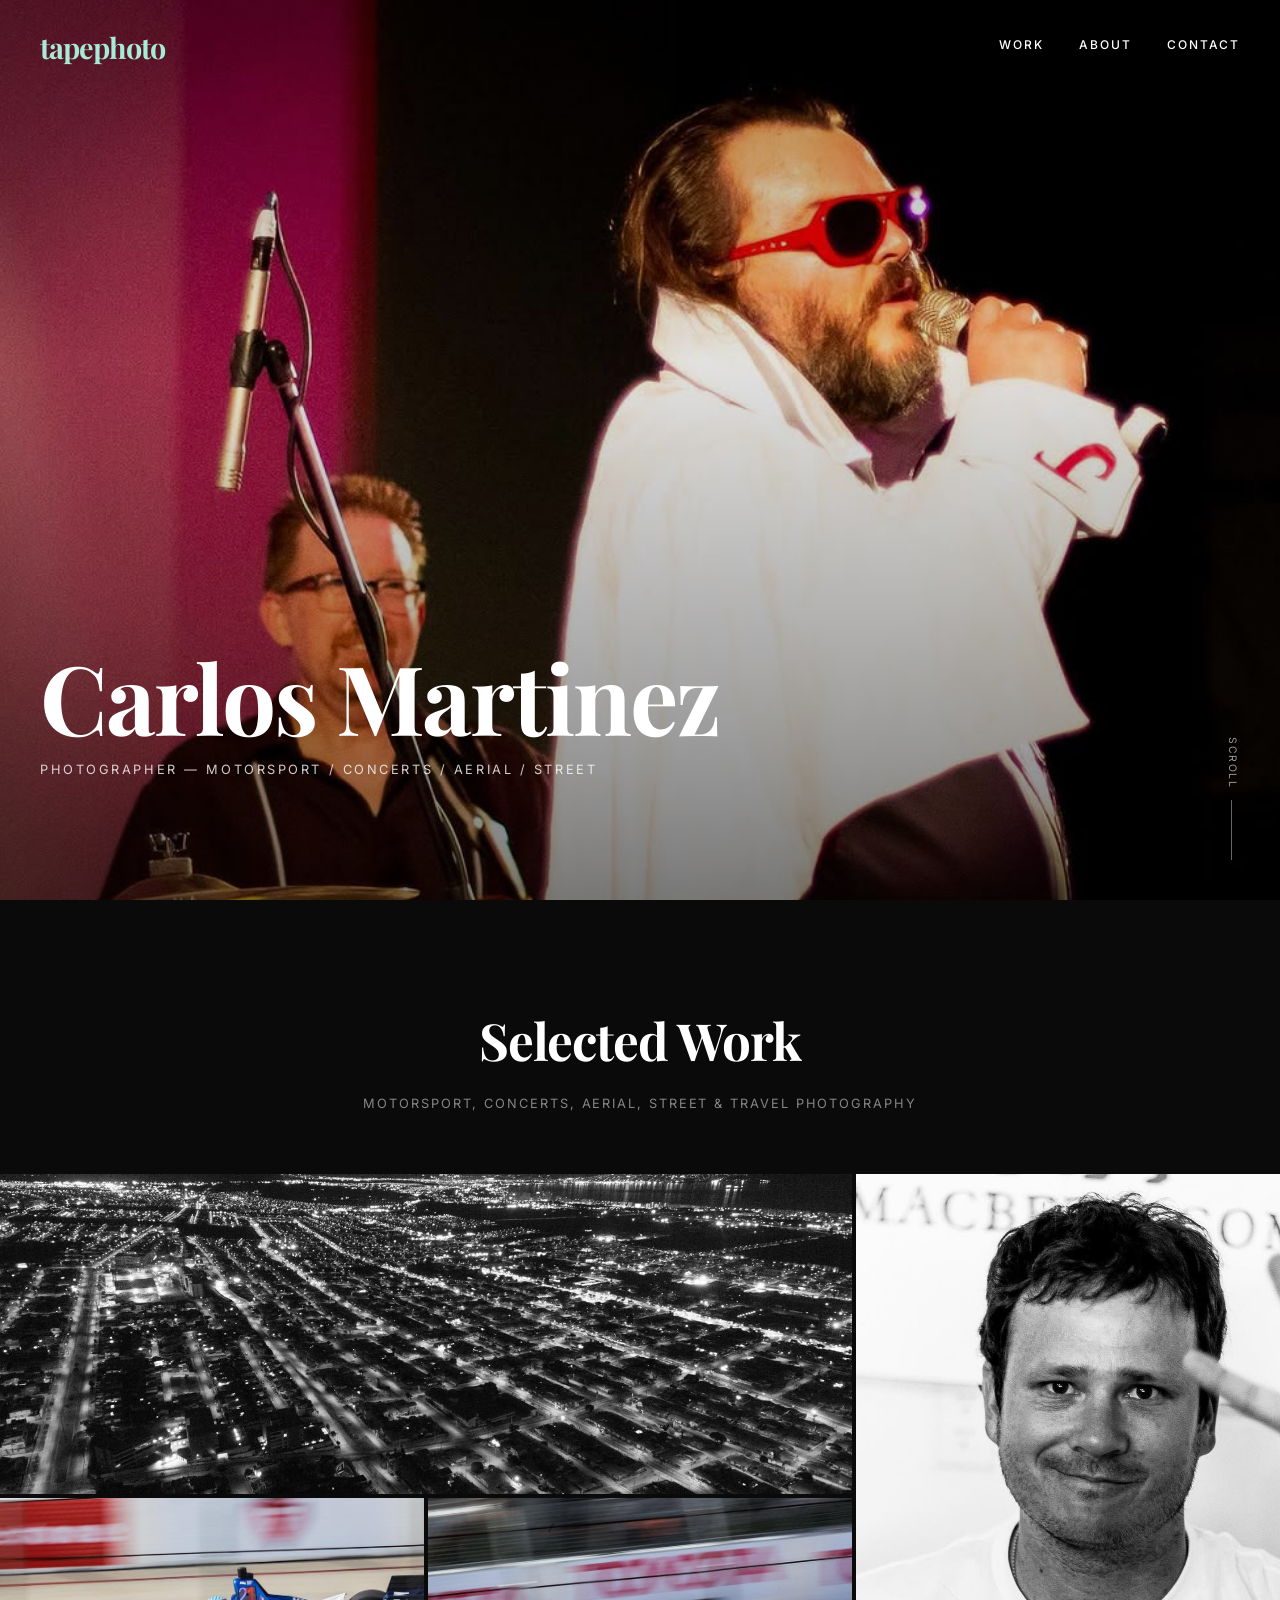
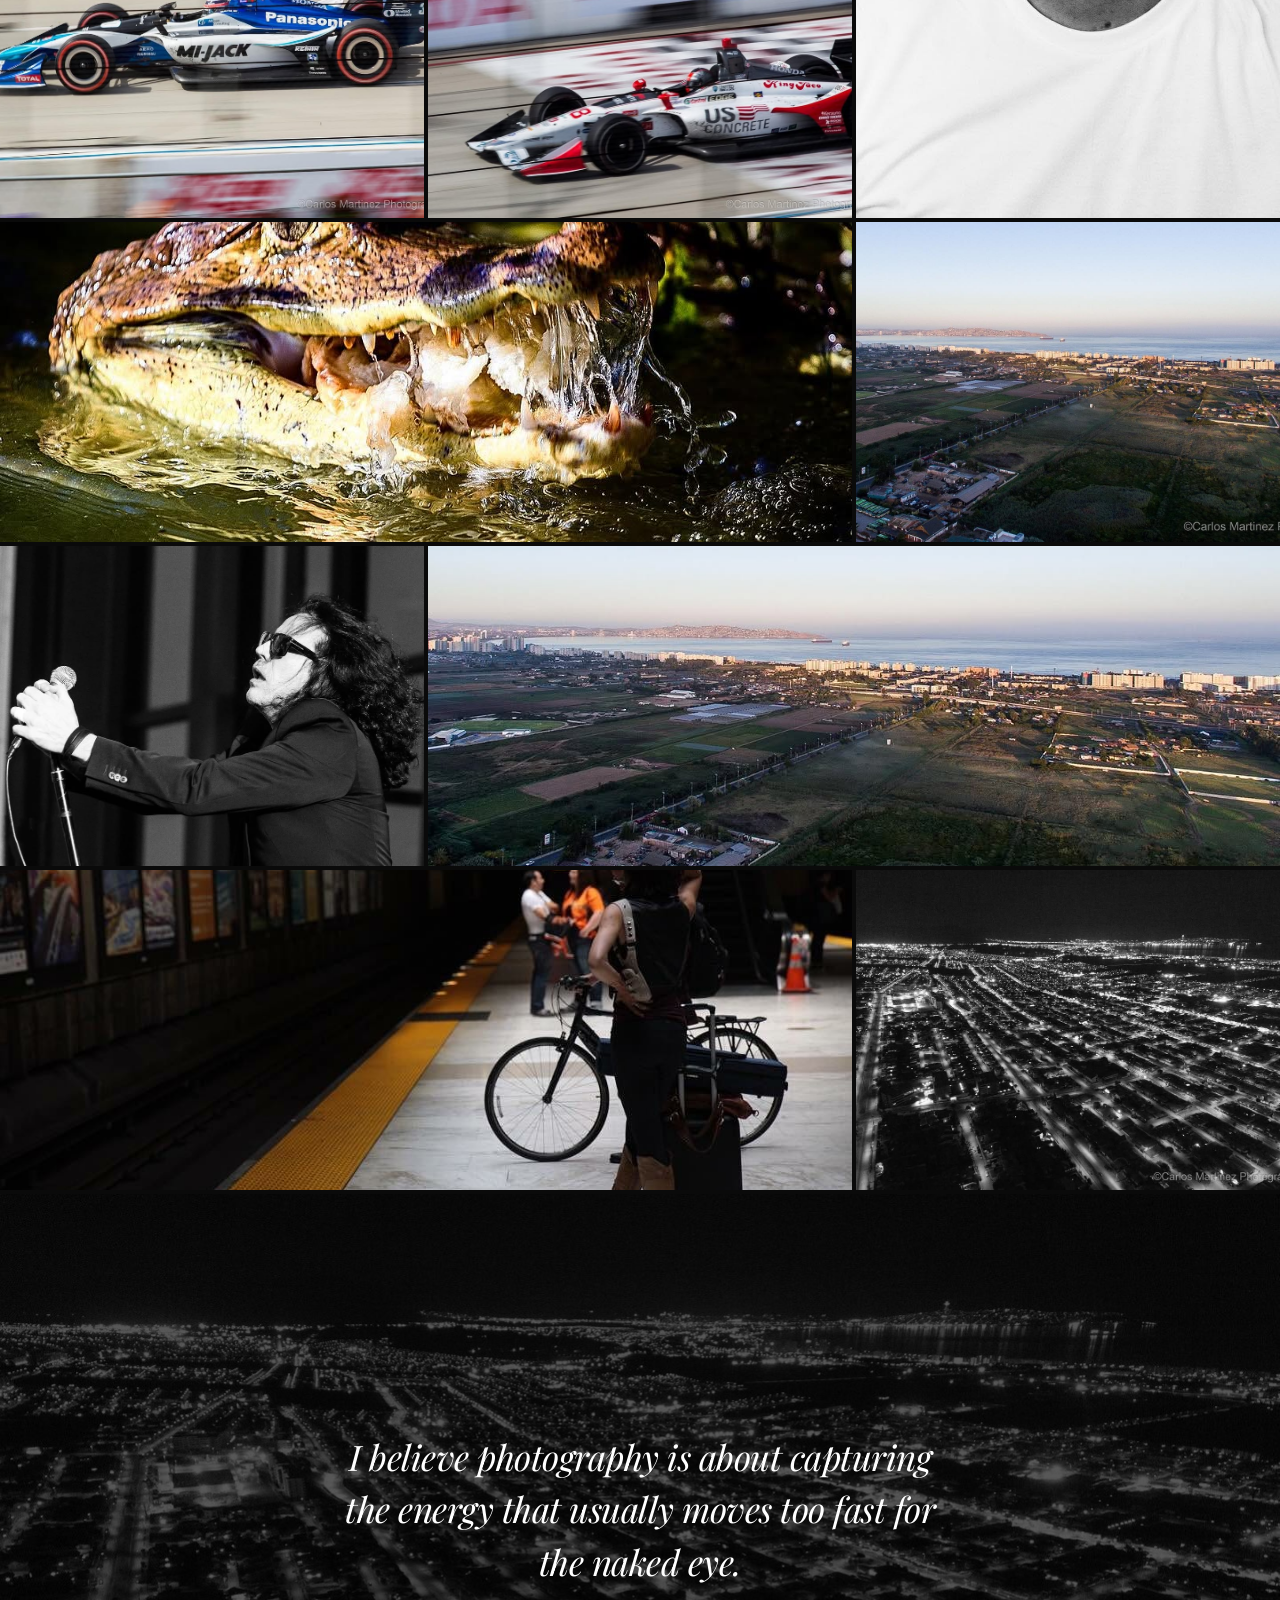
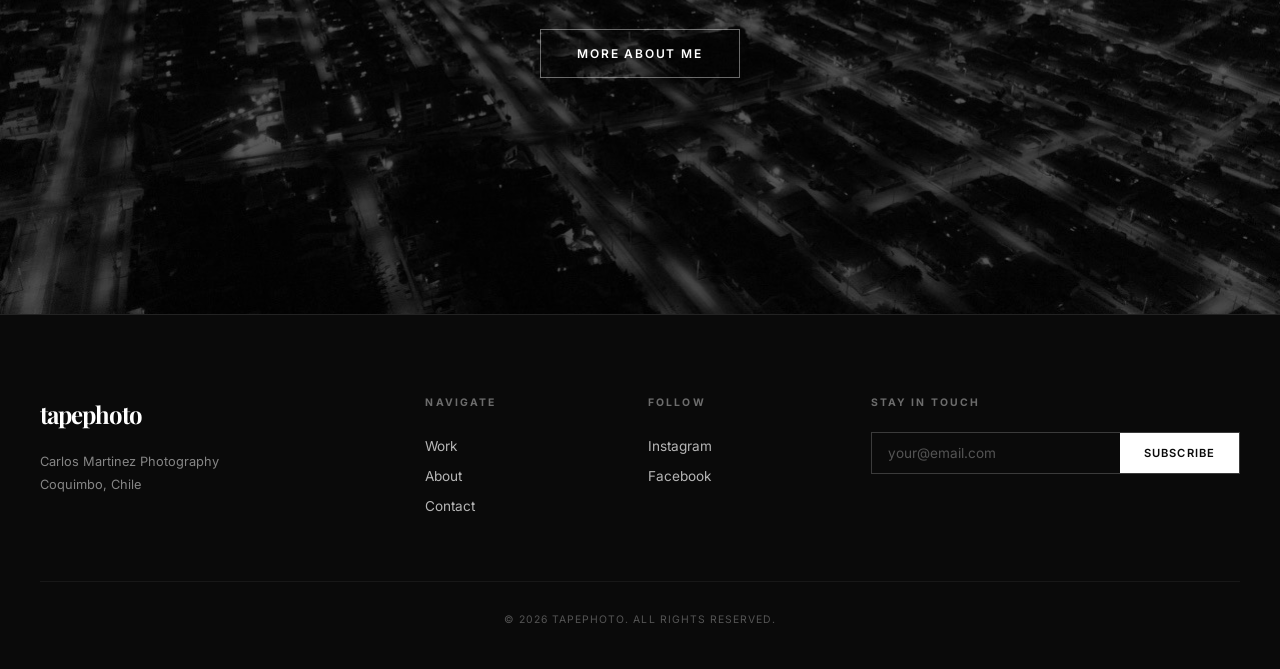
==== index.html @ 530fdef6 "Initial commit - TapePhoto photography portfolio Full-canvas, immersive photography portfolio for Ca" ====
<!DOCTYPE html>
<html lang="en">
<head>
    <meta charset="UTF-8">
    <meta name="viewport" content="width=device-width, initial-scale=1.0">
    <title>TapePhoto | Carlos Martinez Photography</title>
    <meta name="description" content="Official portfolio of Carlos Martinez. Capturing motorsport, aerial drone views, street photography, and travel stories with a cinematic editorial style.">
    <link rel="preconnect" href="https://fonts.googleapis.com">
    <link rel="preconnect" href="https://fonts.gstatic.com" crossorigin>
    <link href="https://fonts.googleapis.com/css2?family=Inter:wght@300;400;500;600;700&family=Playfair+Display:ital,wght@0,400;0,700;1,400;1,700&display=swap" rel="stylesheet">
    <link rel="stylesheet" href="style.css">
</head>
<body>

    <!-- Full-screen hero -->
    <section class="hero" id="home">
        <img src="images/jackblack_lebowski.jpg" alt="Jack Black at Lebowski Fest, Los Angeles" class="hero-img">
        <div class="hero-overlay"></div>
        <header class="header">
            <a href="index.html" class="logo">tapephoto</a>
            <button class="menu-toggle" aria-label="Toggle menu">
                <span></span><span></span>
            </button>
            <nav class="nav">
                <a href="#work">Work</a>
                <a href="about.html">About</a>
                <a href="contact.html">Contact</a>
            </nav>
        </header>
        <div class="hero-content">
            <h1>Carlos Martinez</h1>
            <p class="hero-subtitle">Photographer &mdash; Motorsport / Concerts / Aerial / Street</p>
        </div>
        <div class="scroll-indicator">
            <span>Scroll</span>
            <div class="scroll-line"></div>
        </div>
    </section>

    <!-- Full-bleed photo grid -->
    <section id="work" class="work-section">
        <div class="section-header">
            <h2>Selected Work</h2>
            <p>Motorsport, concerts, aerial, street &amp; travel photography</p>
        </div>

        <div class="photo-grid">
            <!-- Row 1: wide coastal + tall Tom DeLonge -->
            <div class="photo-item photo-wide">
                <img src="images/coastal_aerial.jpg" alt="Coastal Aerial Drone Photography" loading="lazy">
                <div class="photo-overlay">
                    <span class="photo-category">Aerial</span>
                    <h3>Coastal Views</h3>
                </div>
            </div>

            <div class="photo-item photo-tall">
                <img src="images/tomdelonge_macbeth.jpg" alt="Tom DeLonge at MacBeth Garage Party, Encinitas" loading="lazy">
                <div class="photo-overlay">
                    <span class="photo-category">Concert</span>
                    <h3>Tom DeLonge</h3>
                </div>
            </div>

            <!-- Row 2: motorsport pair (bright outdoor shots) -->
            <div class="photo-item">
                <img src="images/takuma_sato_indy.jpg" alt="Takuma Sato - IndyCar Racing" loading="lazy">
                <div class="photo-overlay">
                    <span class="photo-category">Motorsport</span>
                    <h3>Takuma Sato</h3>
                </div>
            </div>

            <div class="photo-item">
                <img src="images/marco_andretti_indy.jpg" alt="Marco Andretti - Long Beach Grand Prix" loading="lazy">
                <div class="photo-overlay">
                    <span class="photo-category">Motorsport</span>
                    <h3>Marco Andretti</h3>
                </div>
            </div>

            <!-- Row 3: wide crocodile (bright green) + sunset (warm) -->
            <div class="photo-item photo-wide">
                <img src="images/crocodile_sanandres.jpg" alt="Crocodile at Laguna Big Pond, San Andres Colombia" loading="lazy">
                <div class="photo-overlay">
                    <span class="photo-category">Travel</span>
                    <h3>San Andr&eacute;s, Colombia</h3>
                </div>
            </div>

            <div class="photo-item">
                <img src="images/sunset_workspace.jpg" alt="Golden Hour Photography" loading="lazy">
                <div class="photo-overlay">
                    <span class="photo-category">Lifestyle</span>
                    <h3>Golden Hour</h3>
                </div>
            </div>

            <!-- Row 4: Ian Astbury + wide Coquimbo drone (city lights) -->
            <div class="photo-item">
                <img src="images/ian_astbury.jpg" alt="Ian Astbury - The Cult" loading="lazy">
                <div class="photo-overlay">
                    <span class="photo-category">Concert</span>
                    <h3>Ian Astbury</h3>
                </div>
            </div>

            <div class="photo-item photo-wide">
                <img src="images/coquimbo_drone.jpg" alt="Greater Coquimbo Aerial View - DJI Phantom 4" loading="lazy">
                <div class="photo-overlay">
                    <span class="photo-category">Aerial</span>
                    <h3>Greater Coquimbo</h3>
                </div>
            </div>

            <!-- Row 5: wide street station + Coquimbo night -->
            <div class="photo-item photo-wide">
                <img src="images/street_station.jpg" alt="Glen Park Station, San Francisco" loading="lazy">
                <div class="photo-overlay">
                    <span class="photo-category">Street</span>
                    <h3>Glen Park Station</h3>
                </div>
            </div>

            <div class="photo-item">
                <img src="images/coquimbo_quarantine.jpg" alt="Coquimbo at Night" loading="lazy">
                <div class="photo-overlay">
                    <span class="photo-category">Street</span>
                    <h3>Coquimbo Nights</h3>
                </div>
            </div>
        </div>
    </section>

    <!-- Full-width statement -->
    <section class="statement-section">
        <img src="images/coastal_aerial.jpg" alt="Aerial Photography" class="statement-bg">
        <div class="statement-overlay"></div>
        <div class="statement-content">
            <blockquote>
                I believe photography is about capturing the energy that usually moves too fast for the naked eye.
            </blockquote>
            <a href="about.html" class="btn-outline">More About Me</a>
        </div>
    </section>

    <!-- Footer -->
    <footer class="footer">
        <div class="footer-inner">
            <div class="footer-brand">
                <a href="index.html" class="logo">tapephoto</a>
                <p>Carlos Martinez Photography<br>Coquimbo, Chile</p>
            </div>
            <div class="footer-links">
                <h4>Navigate</h4>
                <a href="#work">Work</a>
                <a href="about.html">About</a>
                <a href="contact.html">Contact</a>
            </div>
            <div class="footer-social">
                <h4>Follow</h4>
                <a href="https://instagram.com/tapephotocom" target="_blank">Instagram</a>
                <a href="https://facebook.com/tapephoto" target="_blank">Facebook</a>
            </div>
            <div class="footer-newsletter">
                <h4>Stay in Touch</h4>
                <form class="newsletter-form">
                    <input type="email" placeholder="your@email.com" required>
                    <button type="submit">Subscribe</button>
                </form>
            </div>
        </div>
        <div class="footer-bottom">
            <p>&copy; 2026 TapePhoto. All rights reserved.</p>
        </div>
    </footer>

    <!-- Lightbox -->
    <div class="lightbox" id="lightbox">
        <button class="lightbox-close" aria-label="Close">&times;</button>
        <button class="lightbox-prev" aria-label="Previous">&lsaquo;</button>
        <button class="lightbox-next" aria-label="Next">&rsaquo;</button>
        <img src="" alt="" class="lightbox-img">
    </div>

    <script src="main.js"></script>
</body>
</html>
---- style.css ----
/*
   TapePhoto Design System
   Full-canvas, immersive photography portfolio
*/

:root {
    --white: #FFFFFF;
    --black: #0A0A0A;
    --gray-100: #F5F5F5;
    --gray-200: #E5E5E5;
    --gray-400: #999;
    --gray-600: #666;
    --serif: 'Playfair Display', Georgia, serif;
    --sans: 'Inter', -apple-system, sans-serif;
    --ease: cubic-bezier(0.19, 1, 0.22, 1);
}

* { margin: 0; padding: 0; box-sizing: border-box; }

html { scroll-behavior: smooth; }

body {
    background: var(--black);
    color: var(--white);
    font-family: var(--sans);
    line-height: 1.6;
    overflow-x: hidden;
    -webkit-font-smoothing: antialiased;
}

/* ============ HEADER ============ */
.header {
    position: fixed;
    top: 0;
    left: 0;
    right: 0;
    z-index: 100;
    display: flex;
    align-items: center;
    justify-content: space-between;
    padding: 24px 40px;
    mix-blend-mode: difference;
}

.logo {
    font-family: var(--serif);
    font-size: 1.8rem;
    font-weight: 700;
    color: var(--white);
    text-decoration: none;
    letter-spacing: -1px;
    text-transform: lowercase;
}

.nav {
    display: flex;
    gap: 36px;
}

.nav a {
    color: var(--white);
    text-decoration: none;
    font-size: 0.75rem;
    font-weight: 500;
    text-transform: uppercase;
    letter-spacing: 0.15em;
    position: relative;
    padding-bottom: 4px;
}

.nav a::after {
    content: '';
    position: absolute;
    bottom: 0;
    left: 0;
    width: 0;
    height: 1px;
    background: var(--white);
    transition: width 0.4s var(--ease);
}

.nav a:hover::after { width: 100%; }

.menu-toggle {
    display: none;
    flex-direction: column;
    gap: 6px;
    background: none;
    border: none;
    cursor: pointer;
    padding: 4px;
    z-index: 101;
}

.menu-toggle span {
    display: block;
    width: 24px;
    height: 2px;
    background: var(--white);
    transition: 0.3s var(--ease);
}

/* ============ HERO ============ */
.hero {
    position: relative;
    width: 100%;
    height: 100vh;
    overflow: hidden;
}

.hero-img {
    position: absolute;
    inset: 0;
    width: 100%;
    height: 100%;
    object-fit: cover;
    object-position: center;
}

.hero-overlay {
    position: absolute;
    inset: 0;
    background: linear-gradient(
        to bottom,
        rgba(0,0,0,0.3) 0%,
        rgba(0,0,0,0.1) 40%,
        rgba(0,0,0,0.5) 100%
    );
}

.hero-content {
    position: absolute;
    bottom: 120px;
    left: 40px;
    z-index: 2;
}

.hero-content h1 {
    font-family: var(--serif);
    font-size: clamp(3rem, 8vw, 6rem);
    font-weight: 700;
    line-height: 1;
    letter-spacing: -2px;
    margin-bottom: 16px;
}

.hero-subtitle {
    font-size: 0.8rem;
    font-weight: 400;
    text-transform: uppercase;
    letter-spacing: 0.2em;
    opacity: 0.8;
}

.scroll-indicator {
    position: absolute;
    bottom: 40px;
    right: 40px;
    display: flex;
    flex-direction: column;
    align-items: center;
    gap: 12px;
    z-index: 2;
}

.scroll-indicator span {
    font-size: 0.65rem;
    text-transform: uppercase;
    letter-spacing: 0.15em;
    writing-mode: vertical-rl;
    opacity: 0.6;
}

.scroll-line {
    width: 1px;
    height: 60px;
    background: var(--white);
    opacity: 0.4;
    animation: scrollPulse 2s ease-in-out infinite;
}

@keyframes scrollPulse {
    0%, 100% { transform: scaleY(1); opacity: 0.4; }
    50% { transform: scaleY(0.5); opacity: 0.8; }
}

/* ============ WORK SECTION ============ */
.work-section {
    padding: 0;
}

.section-header {
    padding: 100px 40px 60px;
    text-align: center;
}

.section-header h2 {
    font-family: var(--serif);
    font-size: clamp(2rem, 4vw, 3.5rem);
    font-weight: 700;
    letter-spacing: -1px;
    margin-bottom: 12px;
}

.section-header p {
    font-size: 0.8rem;
    text-transform: uppercase;
    letter-spacing: 0.15em;
    opacity: 0.5;
}

/* ============ PHOTO GRID - FULL CANVAS ============ */
.photo-grid {
    display: grid;
    grid-template-columns: repeat(3, 1fr);
    grid-auto-rows: 25vw;
    grid-auto-flow: dense;
    gap: 4px;
    width: 100%;
}

.photo-item {
    position: relative;
    overflow: hidden;
    cursor: pointer;
}

.photo-item.photo-wide {
    grid-column: span 2;
}

.photo-item.photo-tall {
    grid-row: span 2;
}

.photo-item img {
    width: 100%;
    height: 100%;
    object-fit: cover;
    transition: transform 1.2s var(--ease);
    display: block;
}

.photo-item:hover img {
    transform: scale(1.06);
}

.photo-overlay {
    position: absolute;
    inset: 0;
    background: linear-gradient(
        to top,
        rgba(0,0,0,0.7) 0%,
        rgba(0,0,0,0) 50%
    );
    opacity: 0;
    transition: opacity 0.5s var(--ease);
    display: flex;
    flex-direction: column;
    justify-content: flex-end;
    padding: 30px;
}

.photo-item:hover .photo-overlay {
    opacity: 1;
}

.photo-category {
    font-size: 0.65rem;
    text-transform: uppercase;
    letter-spacing: 0.2em;
    opacity: 0.7;
    margin-bottom: 6px;
}

.photo-overlay h3 {
    font-family: var(--serif);
    font-size: 1.5rem;
    font-weight: 700;
    letter-spacing: -0.5px;
}

/* ============ STATEMENT SECTION ============ */
.statement-section {
    position: relative;
    height: 80vh;
    display: flex;
    align-items: center;
    justify-content: center;
    overflow: hidden;
    margin-top: 4px;
}

.statement-bg {
    position: absolute;
    inset: 0;
    width: 100%;
    height: 100%;
    object-fit: cover;
    object-position: center;
}

.statement-overlay {
    position: absolute;
    inset: 0;
    background: rgba(0,0,0,0.65);
}

.statement-content {
    position: relative;
    z-index: 2;
    text-align: center;
    max-width: 700px;
    padding: 40px;
}

.statement-content blockquote {
    font-family: var(--serif);
    font-size: clamp(1.4rem, 3vw, 2.2rem);
    font-style: italic;
    line-height: 1.5;
    margin-bottom: 40px;
    letter-spacing: -0.5px;
}

.btn-outline {
    display: inline-block;
    color: var(--white);
    text-decoration: none;
    font-size: 0.75rem;
    font-weight: 600;
    text-transform: uppercase;
    letter-spacing: 0.15em;
    padding: 14px 36px;
    border: 1px solid rgba(255,255,255,0.4);
    transition: all 0.4s var(--ease);
}

.btn-outline:hover {
    background: var(--white);
    color: var(--black);
}

/* ============ FOOTER ============ */
.footer {
    background: var(--black);
    border-top: 1px solid rgba(255,255,255,0.1);
    padding: 80px 40px 40px;
}

.footer-inner {
    display: grid;
    grid-template-columns: 2fr 1fr 1fr 2fr;
    gap: 60px;
    max-width: 1200px;
    margin: 0 auto;
}

.footer-brand .logo {
    display: inline-block;
    margin-bottom: 16px;
    font-size: 1.5rem;
}

.footer-brand p {
    font-size: 0.8rem;
    opacity: 0.5;
    line-height: 1.8;
}

.footer h4 {
    font-size: 0.65rem;
    text-transform: uppercase;
    letter-spacing: 0.2em;
    opacity: 0.4;
    margin-bottom: 20px;
}

.footer-links a,
.footer-social a {
    display: block;
    color: var(--white);
    text-decoration: none;
    font-size: 0.85rem;
    padding: 4px 0;
    opacity: 0.7;
    transition: opacity 0.3s;
}

.footer-links a:hover,
.footer-social a:hover {
    opacity: 1;
}

.newsletter-form {
    display: flex;
    border: 1px solid rgba(255,255,255,0.2);
}

.newsletter-form input {
    flex: 1;
    padding: 12px 16px;
    border: none;
    outline: none;
    background: transparent;
    color: var(--white);
    font-family: var(--sans);
    font-size: 0.85rem;
}

.newsletter-form input::placeholder {
    color: rgba(255,255,255,0.3);
}

.newsletter-form button {
    padding: 12px 24px;
    background: var(--white);
    color: var(--black);
    border: none;
    font-family: var(--sans);
    font-size: 0.7rem;
    font-weight: 600;
    text-transform: uppercase;
    letter-spacing: 0.1em;
    cursor: pointer;
    transition: opacity 0.3s;
}

.newsletter-form button:hover {
    opacity: 0.8;
}

.footer-bottom {
    text-align: center;
    margin-top: 60px;
    padding-top: 30px;
    border-top: 1px solid rgba(255,255,255,0.06);
}

.footer-bottom p {
    font-size: 0.65rem;
    letter-spacing: 0.1em;
    opacity: 0.3;
    text-transform: uppercase;
}

/* ============ LIGHTBOX ============ */
.lightbox {
    position: fixed;
    inset: 0;
    z-index: 1000;
    background: rgba(0,0,0,0.95);
    display: flex;
    align-items: center;
    justify-content: center;
    opacity: 0;
    pointer-events: none;
    transition: opacity 0.4s var(--ease);
}

.lightbox.active {
    opacity: 1;
    pointer-events: all;
}

.lightbox-img {
    max-width: 90vw;
    max-height: 90vh;
    object-fit: contain;
    transition: transform 0.4s var(--ease);
}

.lightbox-close,
.lightbox-prev,
.lightbox-next {
    position: absolute;
    background: none;
    border: none;
    color: var(--white);
    cursor: pointer;
    font-size: 2rem;
    padding: 16px;
    opacity: 0.6;
    transition: opacity 0.3s;
    z-index: 1001;
}

.lightbox-close:hover,
.lightbox-prev:hover,
.lightbox-next:hover { opacity: 1; }

.lightbox-close { top: 20px; right: 30px; font-size: 2.5rem; }
.lightbox-prev { left: 20px; top: 50%; transform: translateY(-50%); font-size: 3rem; }
.lightbox-next { right: 20px; top: 50%; transform: translateY(-50%); font-size: 3rem; }

/* ============ ABOUT PAGE ============ */
.about-hero {
    position: relative;
    height: 100vh;
    display: flex;
    overflow: hidden;
}

.about-image {
    flex: 1;
    position: relative;
}

.about-image img {
    width: 100%;
    height: 100%;
    object-fit: cover;
}

.about-text {
    flex: 1;
    display: flex;
    flex-direction: column;
    justify-content: center;
    padding: 80px 8%;
    background: var(--black);
}

.about-text h1 {
    font-family: var(--serif);
    font-size: clamp(2.5rem, 4vw, 4rem);
    font-weight: 700;
    letter-spacing: -2px;
    line-height: 1.1;
    margin-bottom: 40px;
}

.about-text p {
    font-size: 1rem;
    line-height: 1.8;
    opacity: 0.7;
    margin-bottom: 24px;
    max-width: 480px;
}

.about-signature {
    font-family: var(--serif);
    font-style: italic;
    font-size: 1.5rem;
    margin-top: 40px;
    opacity: 0.9;
}

/* ============ CONTACT PAGE ============ */
.contact-hero {
    position: relative;
    min-height: 100vh;
    display: flex;
    overflow: hidden;
}

.contact-image {
    flex: 1;
    position: relative;
}

.contact-image img {
    width: 100%;
    height: 100%;
    object-fit: cover;
}

.contact-text {
    flex: 1;
    display: flex;
    flex-direction: column;
    justify-content: center;
    padding: 80px 8%;
    background: var(--black);
}

.contact-text h1 {
    font-family: var(--serif);
    font-size: clamp(2.5rem, 4vw, 3.5rem);
    font-weight: 700;
    letter-spacing: -2px;
    margin-bottom: 16px;
}

.contact-text > p {
    font-size: 0.9rem;
    opacity: 0.5;
    margin-bottom: 40px;
}

.contact-form {
    display: flex;
    flex-direction: column;
    gap: 24px;
    max-width: 480px;
}

.form-group { display: flex; flex-direction: column; gap: 8px; }

.form-group label {
    font-size: 0.7rem;
    text-transform: uppercase;
    letter-spacing: 0.15em;
    font-weight: 500;
    opacity: 0.5;
}

.form-group input,
.form-group textarea {
    padding: 14px 16px;
    border: 1px solid rgba(255,255,255,0.15);
    background: transparent;
    color: var(--white);
    font-family: var(--sans);
    font-size: 0.95rem;
    outline: none;
    transition: border-color 0.3s;
}

.form-group input:focus,
.form-group textarea:focus {
    border-color: rgba(255,255,255,0.5);
}

.form-group input::placeholder,
.form-group textarea::placeholder {
    color: rgba(255,255,255,0.2);
}

.submit-btn {
    padding: 16px 36px;
    background: var(--white);
    color: var(--black);
    border: none;
    font-family: var(--sans);
    font-size: 0.75rem;
    font-weight: 700;
    text-transform: uppercase;
    letter-spacing: 0.2em;
    cursor: pointer;
    transition: opacity 0.3s;
    align-self: flex-start;
    margin-top: 8px;
}

.submit-btn:hover { opacity: 0.8; }

/* ============ SCROLL ANIMATIONS ============ */
/* Handled via JS inline styles for reliability */

/* ============ RESPONSIVE ============ */
@media (max-width: 1024px) {
    .footer-inner {
        grid-template-columns: 1fr 1fr;
        gap: 40px;
    }
}

@media (max-width: 768px) {
    .header { padding: 20px 24px; }

    .menu-toggle { display: flex; }

    .nav {
        position: fixed;
        inset: 0;
        background: var(--black);
        flex-direction: column;
        align-items: center;
        justify-content: center;
        gap: 32px;
        opacity: 0;
        pointer-events: none;
        transition: opacity 0.4s var(--ease);
    }

    .nav.open {
        opacity: 1;
        pointer-events: all;
    }

    .nav a { font-size: 1.2rem; letter-spacing: 0.3em; }

    .hero-content { left: 24px; bottom: 100px; }

    .section-header { padding: 60px 24px 40px; }

    .photo-grid {
        grid-template-columns: 1fr 1fr;
        grid-auto-rows: 35vw;
        gap: 2px;
    }

    .photo-item.photo-wide { grid-column: span 2; }
    .photo-item.photo-tall { grid-row: span 2; }

    .photo-overlay { opacity: 1; }
    .photo-overlay h3 { font-size: 1rem; }
    .photo-overlay { padding: 16px; }

    .statement-section { height: 60vh; }
    .statement-content blockquote { font-size: 1.2rem; }

    .about-hero,
    .contact-hero { flex-direction: column; }

    .about-image,
    .contact-image { height: 50vh; flex: none; }

    .about-text,
    .contact-text { padding: 60px 24px; }

    .footer { padding: 60px 24px 30px; }

    .footer-inner {
        grid-template-columns: 1fr;
        gap: 30px;
    }

    .scroll-indicator { display: none; }
}

@media (max-width: 480px) {
    .photo-grid {
        grid-template-columns: 1fr;
        grid-auto-rows: 60vw;
    }

    .photo-item.photo-wide { grid-column: span 1; }
    .photo-item.photo-tall { grid-row: span 1; }

    .hero-content h1 { font-size: 2.5rem; }
}
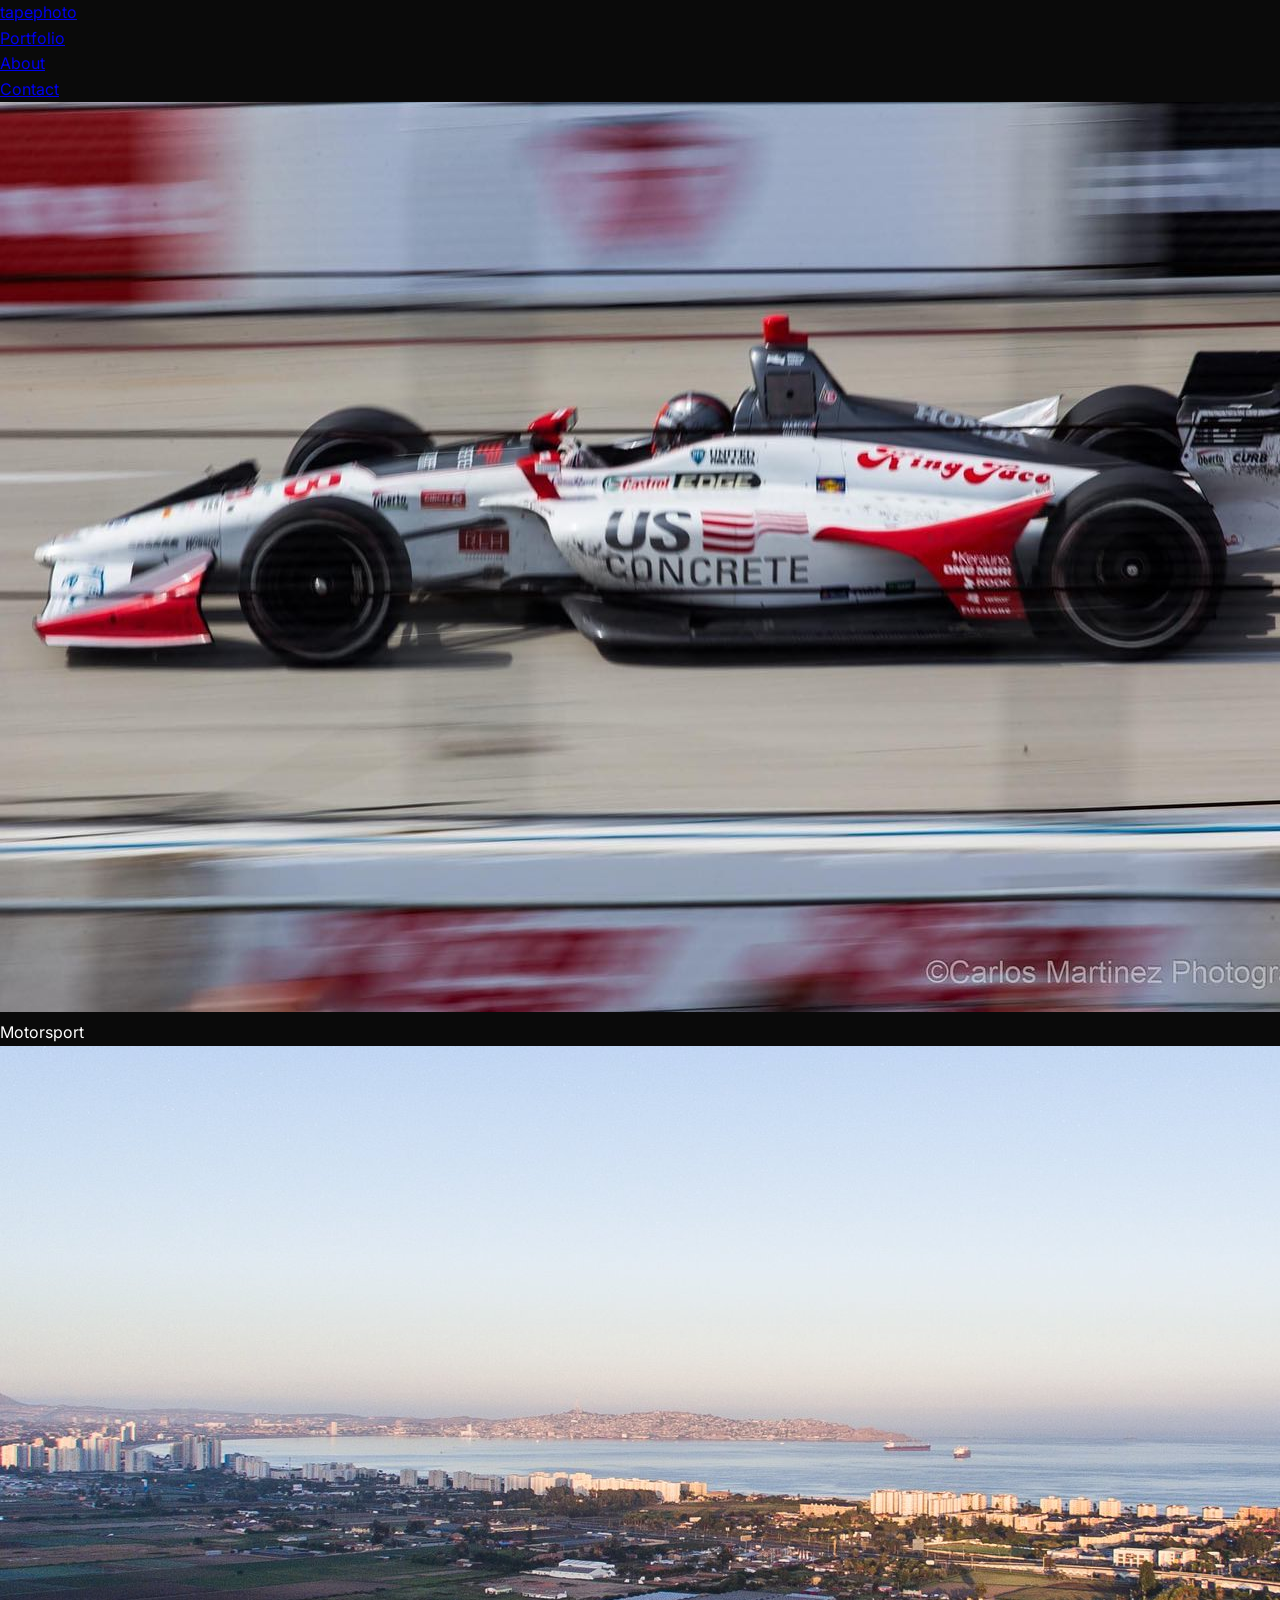
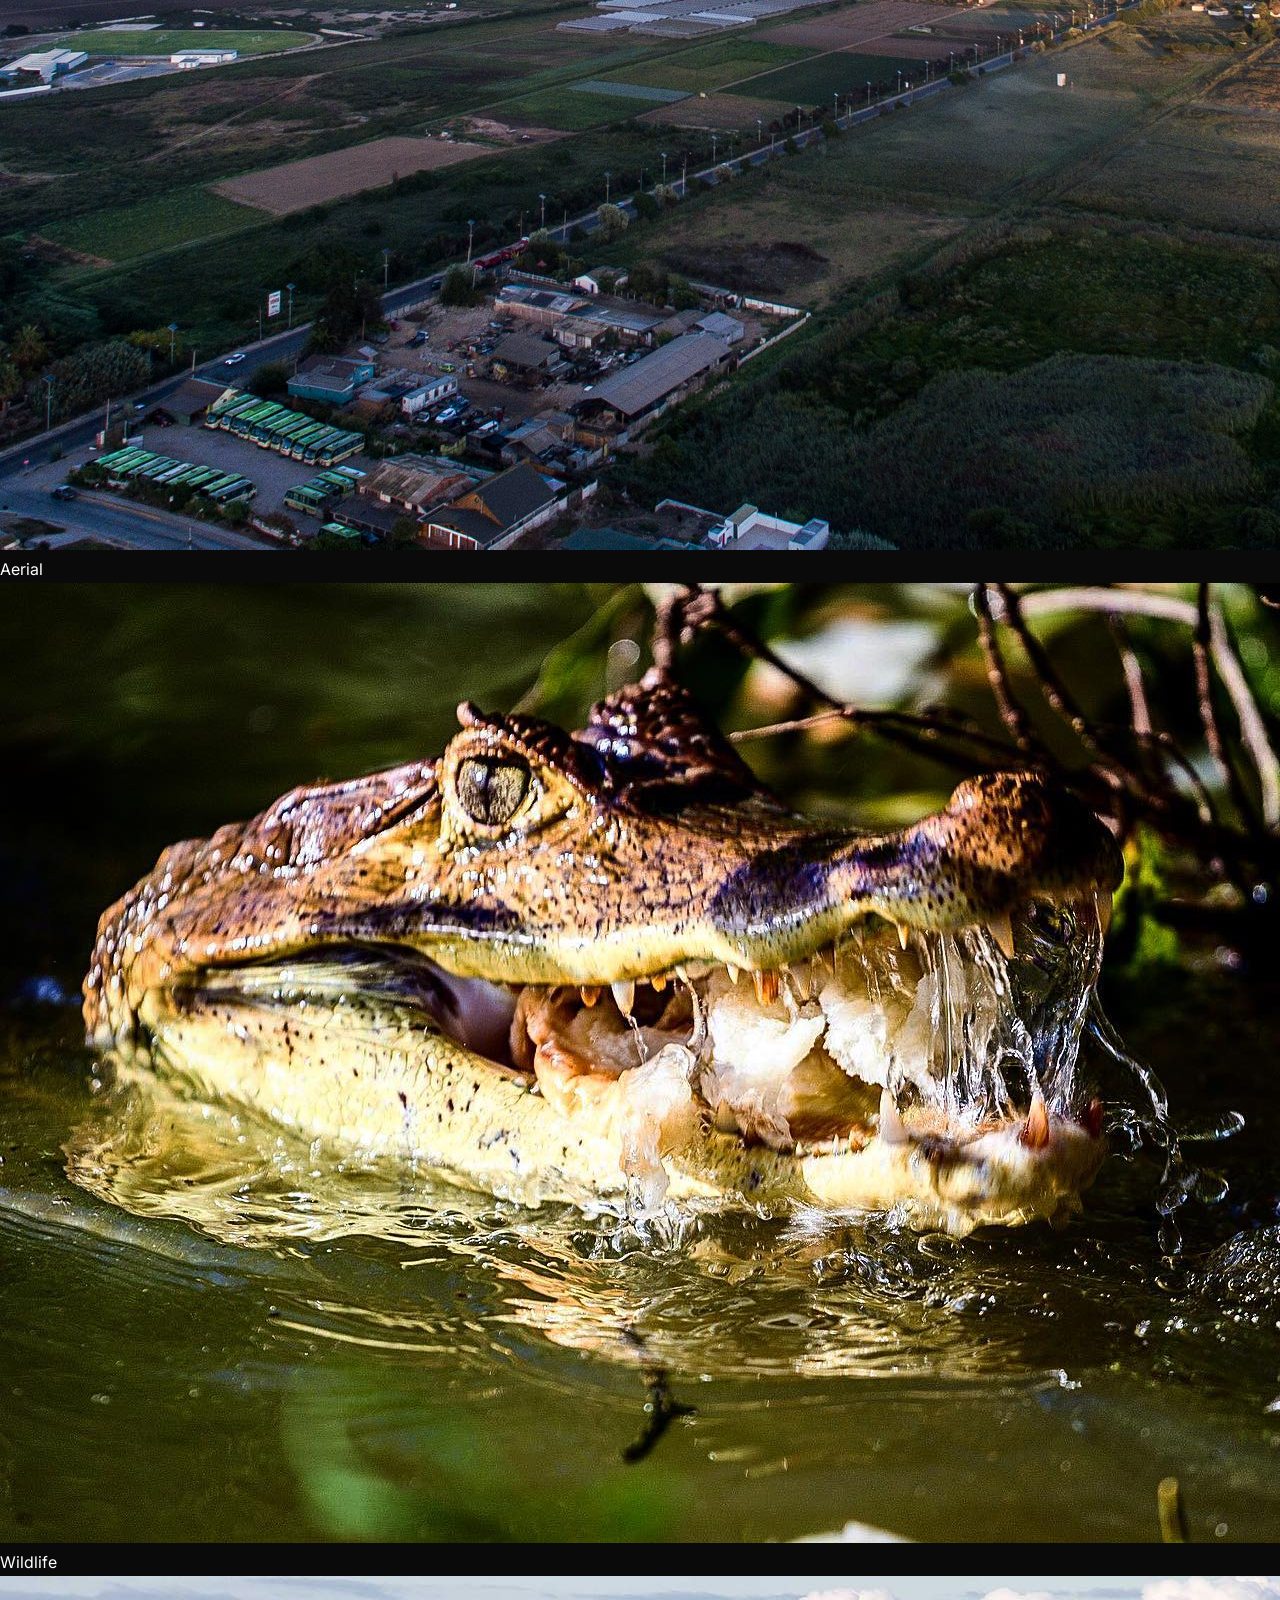
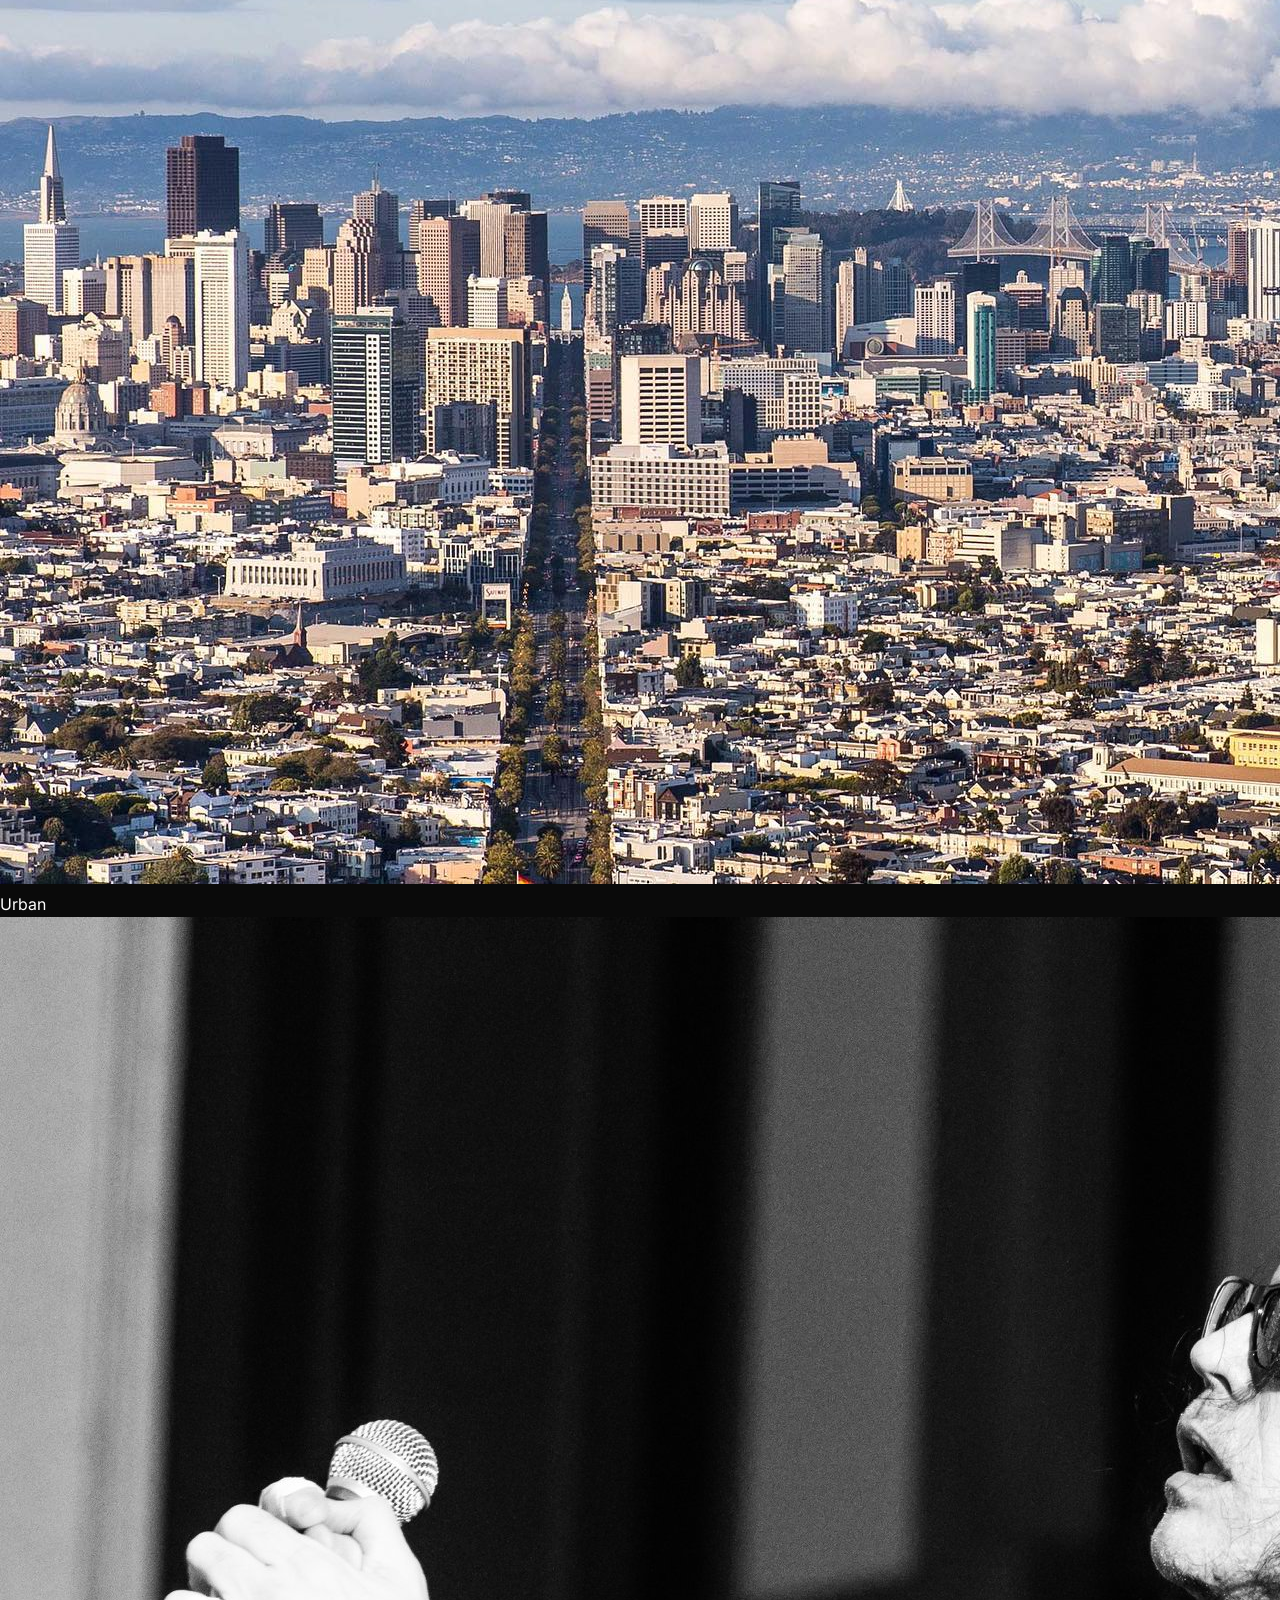
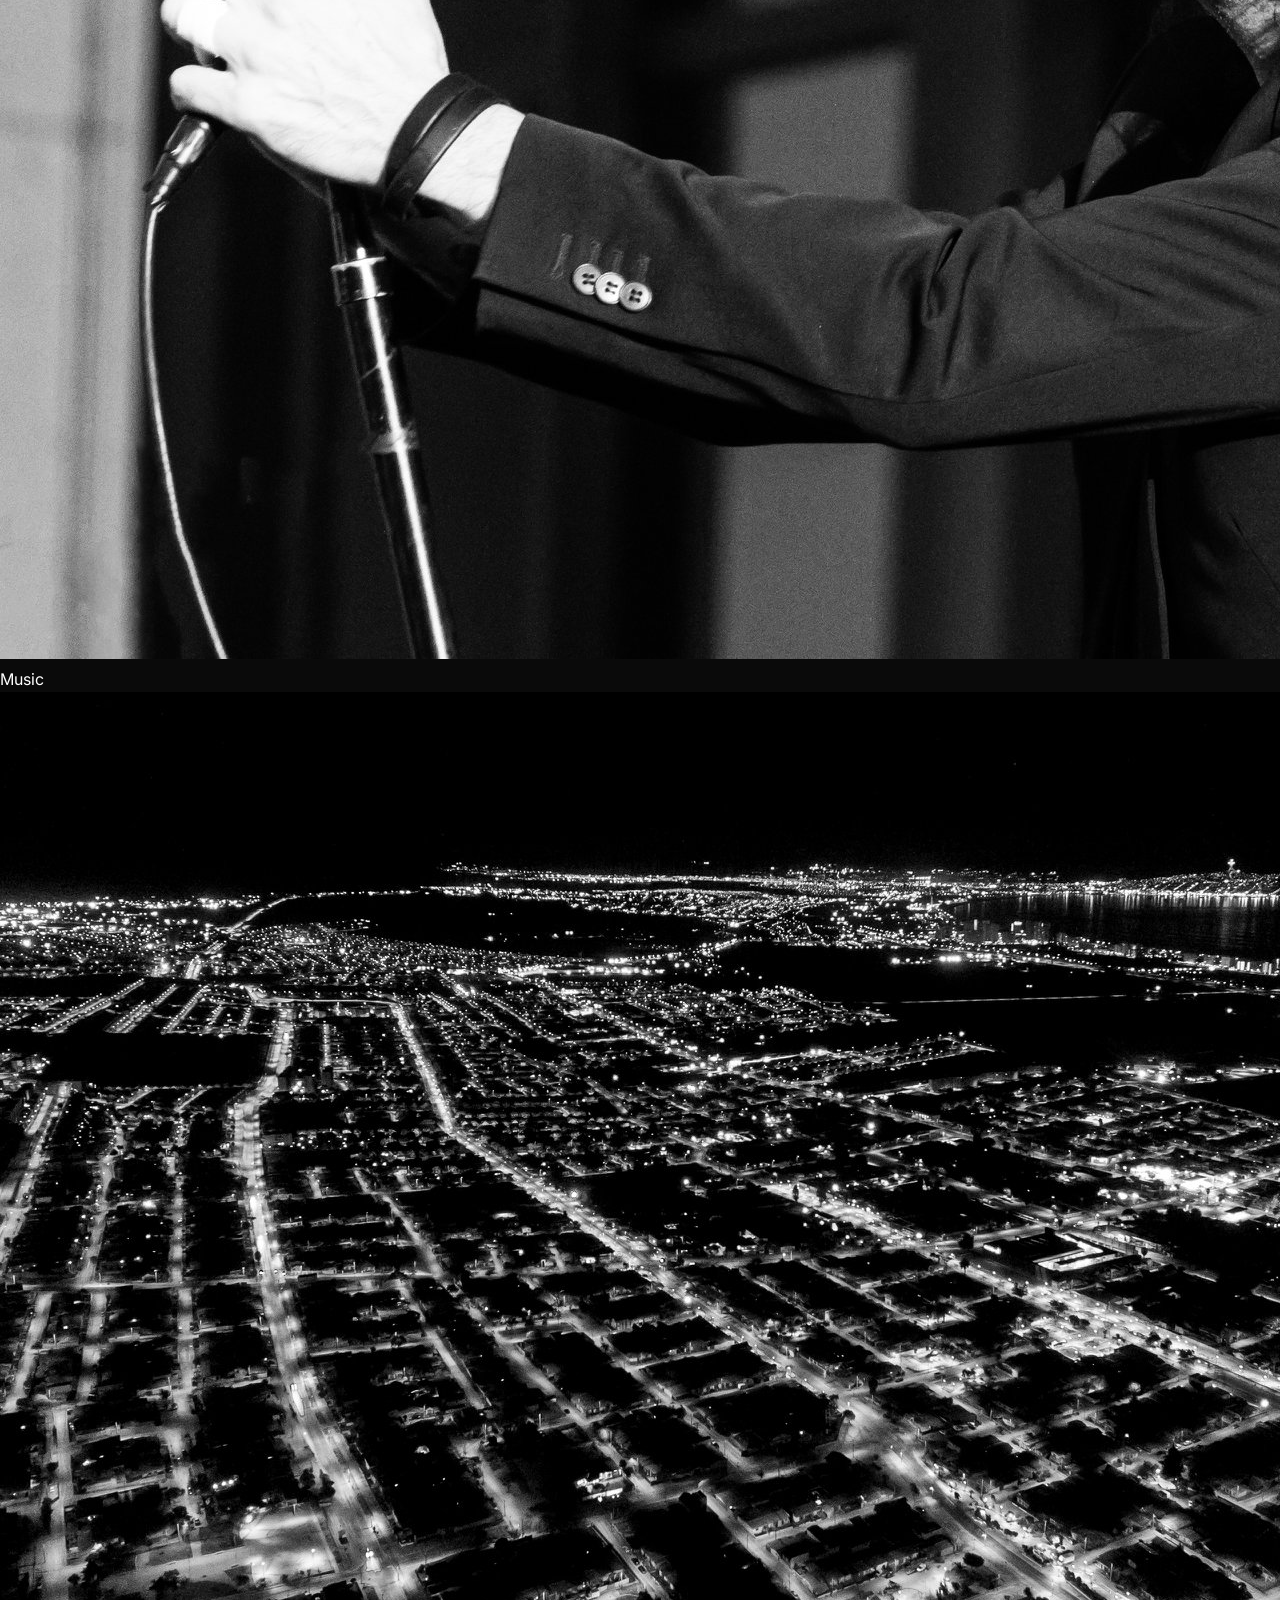
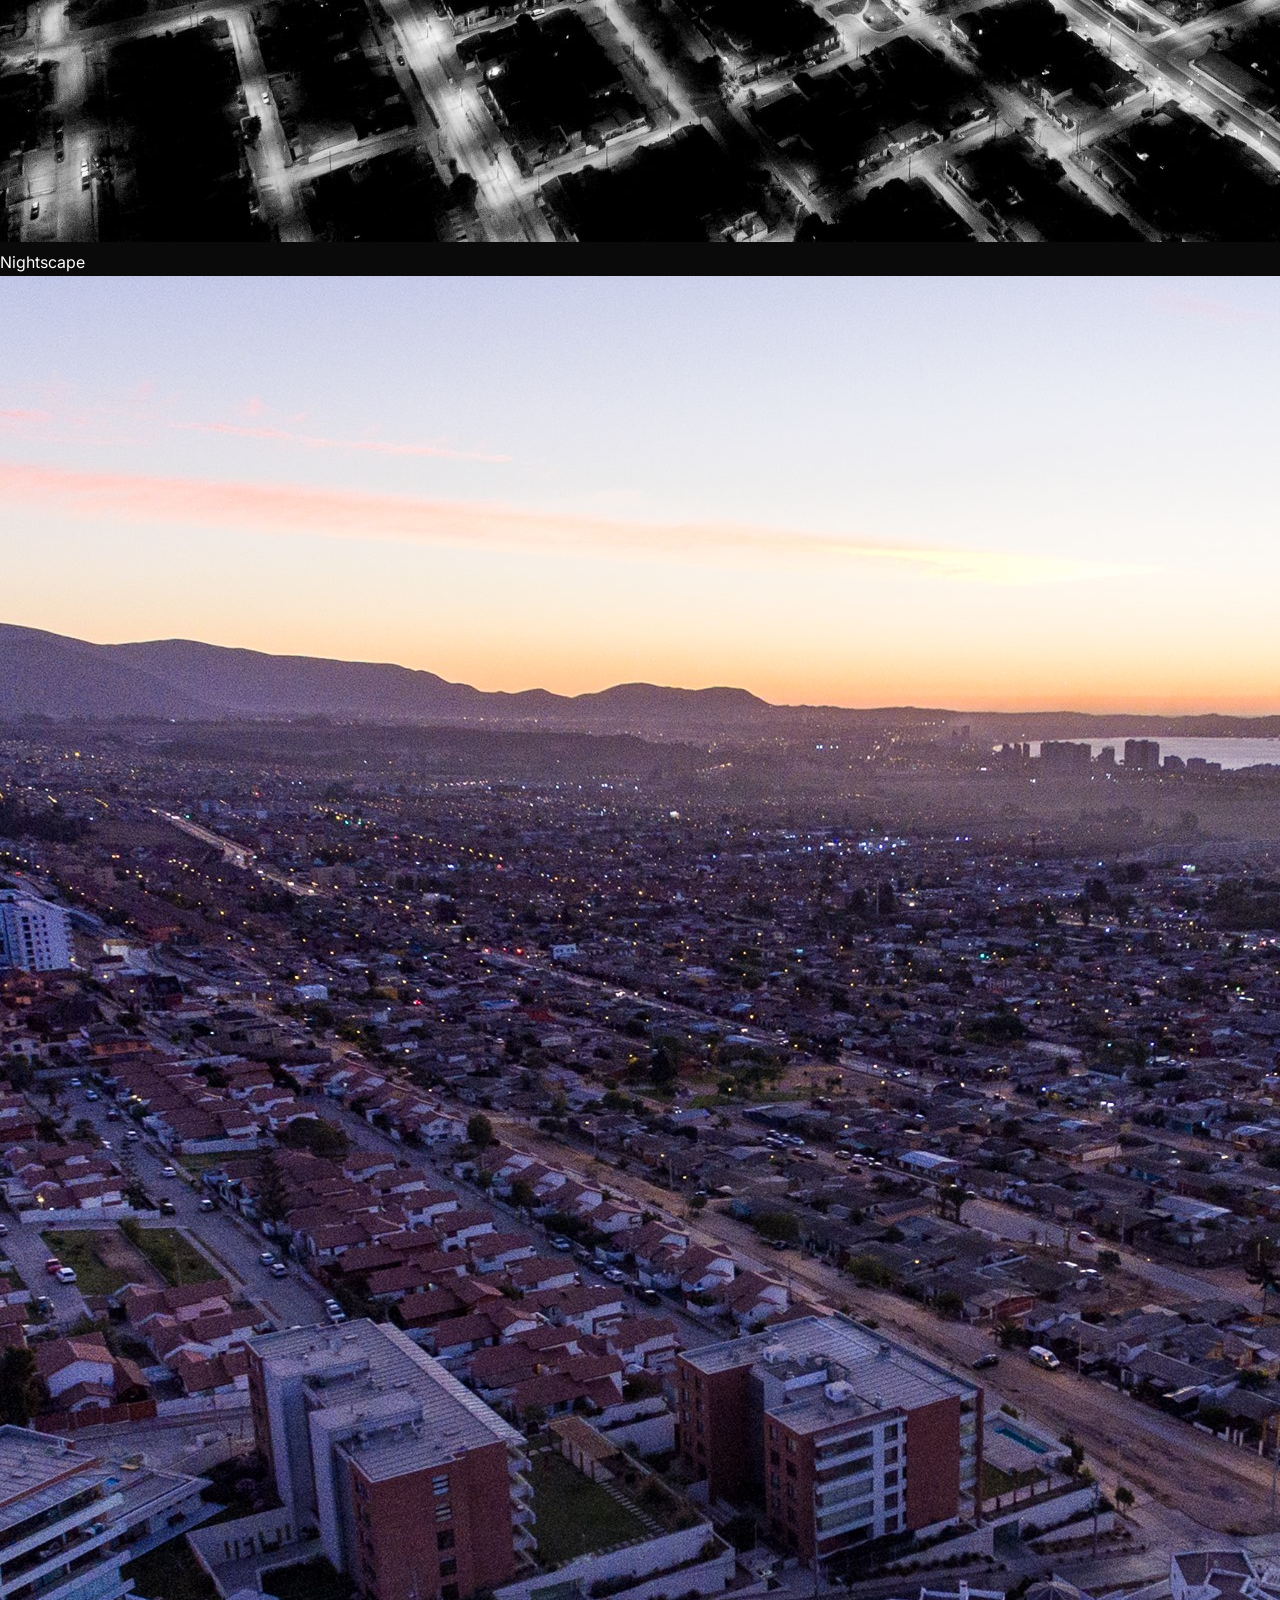
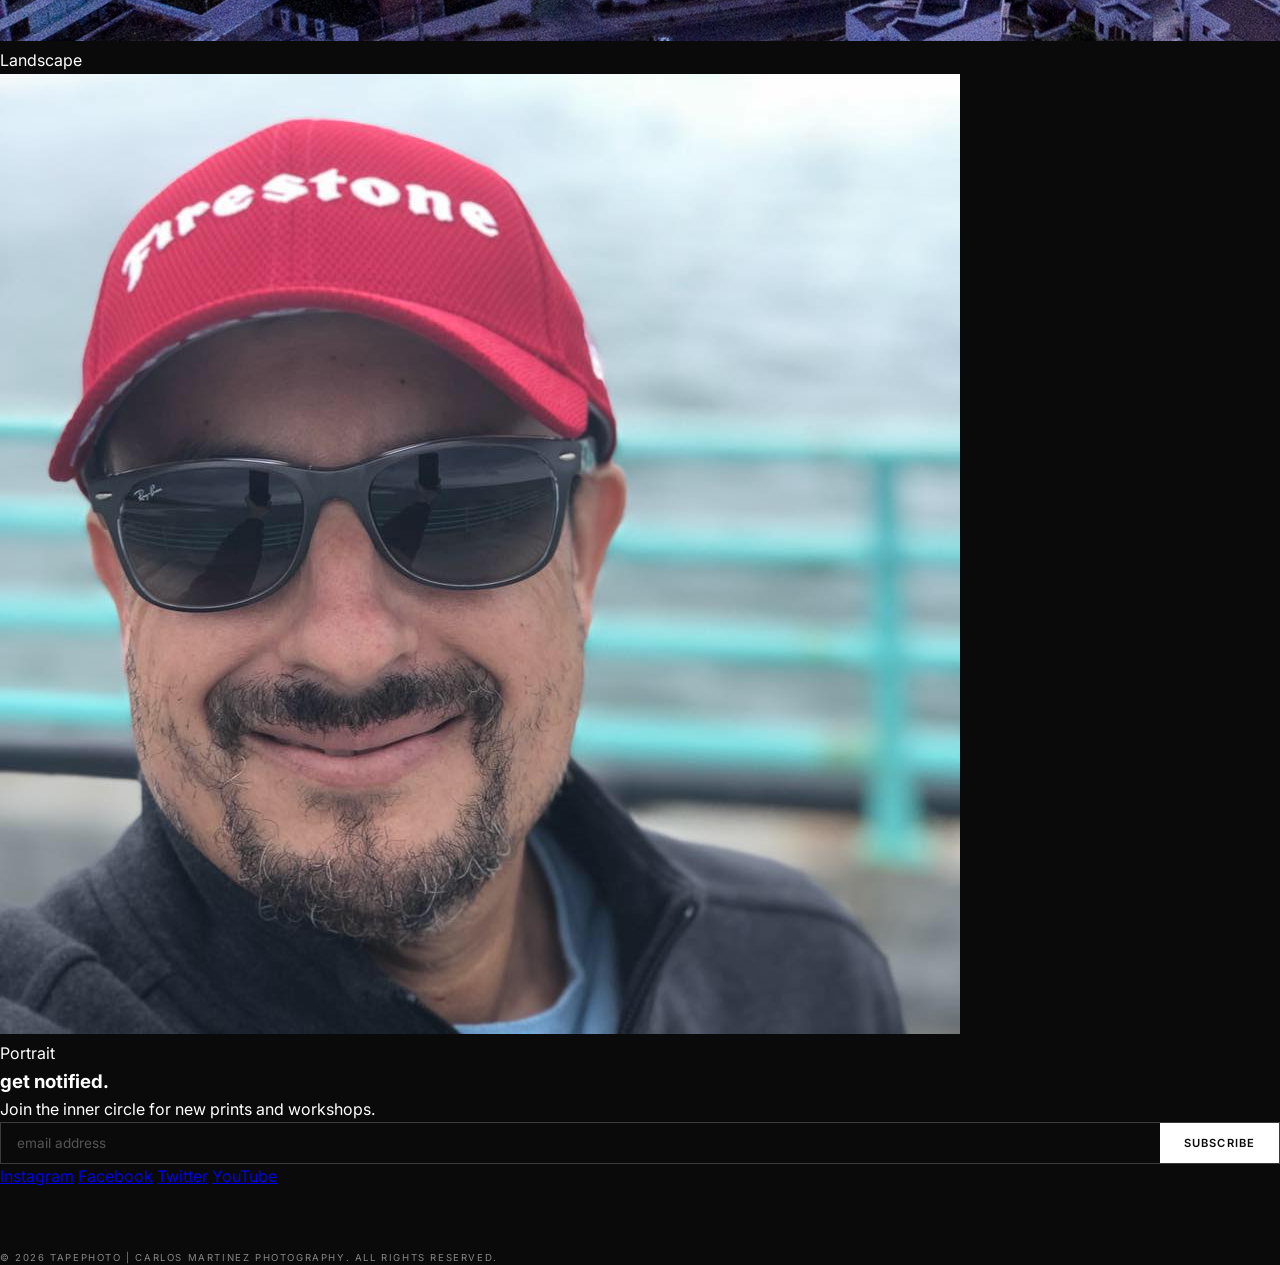
==== commit 457fd59b: "Replace home gallery with 8 diverse categorized photos from Facebook archive Curated from facebook.c" ====
--- a/index.html
+++ b/index.html
@@ -4,184 +4,101 @@
     <meta charset="UTF-8">
     <meta name="viewport" content="width=device-width, initial-scale=1.0">
     <title>TapePhoto | Carlos Martinez Photography</title>
-    <meta name="description" content="Official portfolio of Carlos Martinez. Capturing motorsport, aerial drone views, street photography, and travel stories with a cinematic editorial style.">
+    <!-- SEO Meta Tags -->
+    <meta name="description" content="Official portfolio of Carlos Martinez. Capturing motorsport, aerial drone views, and travel stories with a cinematic editorial style.">
     <link rel="preconnect" href="https://fonts.googleapis.com">
     <link rel="preconnect" href="https://fonts.gstatic.com" crossorigin>
-    <link href="https://fonts.googleapis.com/css2?family=Inter:wght@300;400;500;600;700&family=Playfair+Display:ital,wght@0,400;0,700;1,400;1,700&display=swap" rel="stylesheet">
+    <link href="https://fonts.googleapis.com/css2?family=Inter:wght@300;400;600;700&family=Playfair+Display:ital,wght@0,700;1,700&display=swap" rel="stylesheet">
     <link rel="stylesheet" href="style.css">
 </head>
 <body>
 
-    <!-- Full-screen hero -->
-    <section class="hero" id="home">
-        <img src="images/jackblack_lebowski.jpg" alt="Jack Black at Lebowski Fest, Los Angeles" class="hero-img">
-        <div class="hero-overlay"></div>
-        <header class="header">
-            <a href="index.html" class="logo">tapephoto</a>
-            <button class="menu-toggle" aria-label="Toggle menu">
-                <span></span><span></span>
-            </button>
-            <nav class="nav">
-                <a href="#work">Work</a>
-                <a href="about.html">About</a>
-                <a href="contact.html">Contact</a>
-            </nav>
-        </header>
-        <div class="hero-content">
-            <h1>Carlos Martinez</h1>
-            <p class="hero-subtitle">Photographer &mdash; Motorsport / Concerts / Aerial / Street</p>
-        </div>
-        <div class="scroll-indicator">
-            <span>Scroll</span>
-            <div class="scroll-line"></div>
-        </div>
-    </section>
+    <header>
+        <a href="index.html" class="logo-text">tapephoto</a>
+        <nav>
+            <ul>
+                <li><a href="index.html#portfolio">Portfolio</a></li>
+                <li><a href="about.html">About</a></li>
+                <li><a href="contact.html">Contact</a></li>
+            </ul>
+        </nav>
+    </header>
 
-    <!-- Full-bleed photo grid -->
-    <section id="work" class="work-section">
-        <div class="section-header">
-            <h2>Selected Work</h2>
-            <p>Motorsport, concerts, aerial, street &amp; travel photography</p>
+    <main>
+        <section id="portfolio" class="portfolio-container">
+            <div class="masonry-grid">
+                <!-- Hero: Motorsport / IndyCar (US Concrete) -->
+                <div class="gallery-item item-large">
+                    <img src="images/tape_motorsport_indycar.jpg" alt="IndyCar US Concrete on track - Carlos Martinez">
+                    <div class="overlay"><span>Motorsport</span></div>
+                </div>
+
+                <!-- Aerial coastal sunrise -->
+                <div class="gallery-item item-tall">
+                    <img src="images/tape_aerial_coast.jpg" alt="Coastal aerial view at sunrise - Carlos Martinez">
+                    <div class="overlay"><span>Aerial</span></div>
+                </div>
+
+                <!-- Wildlife -->
+                <div class="gallery-item">
+                    <img src="images/tape_wildlife_caiman.jpg" alt="Caiman wildlife close-up - Carlos Martinez">
+                    <div class="overlay"><span>Wildlife</span></div>
+                </div>
+
+                <!-- Urban cityscape: San Francisco -->
+                <div class="gallery-item">
+                    <img src="images/tape_urban_sanfrancisco.jpg" alt="San Francisco skyline - Carlos Martinez">
+                    <div class="overlay"><span>Urban</span></div>
+                </div>
+
+                <!-- Music / concert -->
+                <div class="gallery-item item-large">
+                    <img src="images/tape_music_concert.jpg" alt="Live concert performance in black and white - Carlos Martinez">
+                    <div class="overlay"><span>Music</span></div>
+                </div>
+
+                <!-- Nightscape: city lights from above, B&W -->
+                <div class="gallery-item item-wide">
+                    <img src="images/tape_nightscape_lights.jpg" alt="City lights at night from above - Carlos Martinez">
+                    <div class="overlay"><span>Nightscape</span></div>
+                </div>
+
+                <!-- Landscape: sunset over coastal city -->
+                <div class="gallery-item">
+                    <img src="images/tape_landscape_sunset.jpg" alt="Sunset over coastal city and mountains - Carlos Martinez">
+                    <div class="overlay"><span>Landscape</span></div>
+                </div>
+
+                <!-- Portrait: Carlos Martinez -->
+                <div class="gallery-item">
+                    <img src="images/tape_portrait_carlos.jpg" alt="Carlos Martinez self portrait">
+                    <div class="overlay"><span>Portrait</span></div>
+                </div>
+            </div>
+        </section>
+    </main>
+
+    <footer>
+        <div class="newsletter-section">
+            <h3>get notified.</h3>
+            <p>Join the inner circle for new prints and workshops.</p>
+            <form class="newsletter-form">
+                <input type="email" placeholder="email address" required>
+                <button type="submit">Subscribe</button>
+            </form>
         </div>
 
-        <div class="photo-grid">
-            <!-- Row 1: wide coastal + tall Tom DeLonge -->
-            <div class="photo-item photo-wide">
-                <img src="images/coastal_aerial.jpg" alt="Coastal Aerial Drone Photography" loading="lazy">
-                <div class="photo-overlay">
-                    <span class="photo-category">Aerial</span>
-                    <h3>Coastal Views</h3>
-                </div>
-            </div>
-
-            <div class="photo-item photo-tall">
-                <img src="images/tomdelonge_macbeth.jpg" alt="Tom DeLonge at MacBeth Garage Party, Encinitas" loading="lazy">
-                <div class="photo-overlay">
-                    <span class="photo-category">Concert</span>
-                    <h3>Tom DeLonge</h3>
-                </div>
-            </div>
-
-            <!-- Row 2: motorsport pair (bright outdoor shots) -->
-            <div class="photo-item">
-                <img src="images/takuma_sato_indy.jpg" alt="Takuma Sato - IndyCar Racing" loading="lazy">
-                <div class="photo-overlay">
-                    <span class="photo-category">Motorsport</span>
-                    <h3>Takuma Sato</h3>
-                </div>
-            </div>
-
-            <div class="photo-item">
-                <img src="images/marco_andretti_indy.jpg" alt="Marco Andretti - Long Beach Grand Prix" loading="lazy">
-                <div class="photo-overlay">
-                    <span class="photo-category">Motorsport</span>
-                    <h3>Marco Andretti</h3>
-                </div>
-            </div>
-
-            <!-- Row 3: wide crocodile (bright green) + sunset (warm) -->
-            <div class="photo-item photo-wide">
-                <img src="images/crocodile_sanandres.jpg" alt="Crocodile at Laguna Big Pond, San Andres Colombia" loading="lazy">
-                <div class="photo-overlay">
-                    <span class="photo-category">Travel</span>
-                    <h3>San Andr&eacute;s, Colombia</h3>
-                </div>
-            </div>
-
-            <div class="photo-item">
-                <img src="images/sunset_workspace.jpg" alt="Golden Hour Photography" loading="lazy">
-                <div class="photo-overlay">
-                    <span class="photo-category">Lifestyle</span>
-                    <h3>Golden Hour</h3>
-                </div>
-            </div>
-
-            <!-- Row 4: Ian Astbury + wide Coquimbo drone (city lights) -->
-            <div class="photo-item">
-                <img src="images/ian_astbury.jpg" alt="Ian Astbury - The Cult" loading="lazy">
-                <div class="photo-overlay">
-                    <span class="photo-category">Concert</span>
-                    <h3>Ian Astbury</h3>
-                </div>
-            </div>
-
-            <div class="photo-item photo-wide">
-                <img src="images/coquimbo_drone.jpg" alt="Greater Coquimbo Aerial View - DJI Phantom 4" loading="lazy">
-                <div class="photo-overlay">
-                    <span class="photo-category">Aerial</span>
-                    <h3>Greater Coquimbo</h3>
-                </div>
-            </div>
-
-            <!-- Row 5: wide street station + Coquimbo night -->
-            <div class="photo-item photo-wide">
-                <img src="images/street_station.jpg" alt="Glen Park Station, San Francisco" loading="lazy">
-                <div class="photo-overlay">
-                    <span class="photo-category">Street</span>
-                    <h3>Glen Park Station</h3>
-                </div>
-            </div>
-
-            <div class="photo-item">
-                <img src="images/coquimbo_quarantine.jpg" alt="Coquimbo at Night" loading="lazy">
-                <div class="photo-overlay">
-                    <span class="photo-category">Street</span>
-                    <h3>Coquimbo Nights</h3>
-                </div>
-            </div>
+        <div class="social-links">
+            <a href="https://instagram.com/tapephotocom" target="_blank">Instagram</a>
+            <a href="https://facebook.com/tapephoto" target="_blank">Facebook</a>
+            <a href="#">Twitter</a>
+            <a href="#">YouTube</a>
         </div>
-    </section>
-
-    <!-- Full-width statement -->
-    <section class="statement-section">
-        <img src="images/coastal_aerial.jpg" alt="Aerial Photography" class="statement-bg">
-        <div class="statement-overlay"></div>
-        <div class="statement-content">
-            <blockquote>
-                I believe photography is about capturing the energy that usually moves too fast for the naked eye.
-            </blockquote>
-            <a href="about.html" class="btn-outline">More About Me</a>
-        </div>
-    </section>
-
-    <!-- Footer -->
-    <footer class="footer">
-        <div class="footer-inner">
-            <div class="footer-brand">
-                <a href="index.html" class="logo">tapephoto</a>
-                <p>Carlos Martinez Photography<br>Coquimbo, Chile</p>
-            </div>
-            <div class="footer-links">
-                <h4>Navigate</h4>
-                <a href="#work">Work</a>
-                <a href="about.html">About</a>
-                <a href="contact.html">Contact</a>
-            </div>
-            <div class="footer-social">
-                <h4>Follow</h4>
-                <a href="https://instagram.com/tapephotocom" target="_blank">Instagram</a>
-                <a href="https://facebook.com/tapephoto" target="_blank">Facebook</a>
-            </div>
-            <div class="footer-newsletter">
-                <h4>Stay in Touch</h4>
-                <form class="newsletter-form">
-                    <input type="email" placeholder="your@email.com" required>
-                    <button type="submit">Subscribe</button>
-                </form>
-            </div>
-        </div>
-        <div class="footer-bottom">
-            <p>&copy; 2026 TapePhoto. All rights reserved.</p>
-        </div>
+        
+        <p style="margin-top: 60px; font-size: 0.6rem; letter-spacing: 0.1rem; opacity: 0.5;">
+            &copy; 2026 TAPEPHOTO | CARLOS MARTINEZ PHOTOGRAPHY. ALL RIGHTS RESERVED.
+        </p>
     </footer>
-
-    <!-- Lightbox -->
-    <div class="lightbox" id="lightbox">
-        <button class="lightbox-close" aria-label="Close">&times;</button>
-        <button class="lightbox-prev" aria-label="Previous">&lsaquo;</button>
-        <button class="lightbox-next" aria-label="Next">&rsaquo;</button>
-        <img src="" alt="" class="lightbox-img">
-    </div>
 
     <script src="main.js"></script>
 </body>
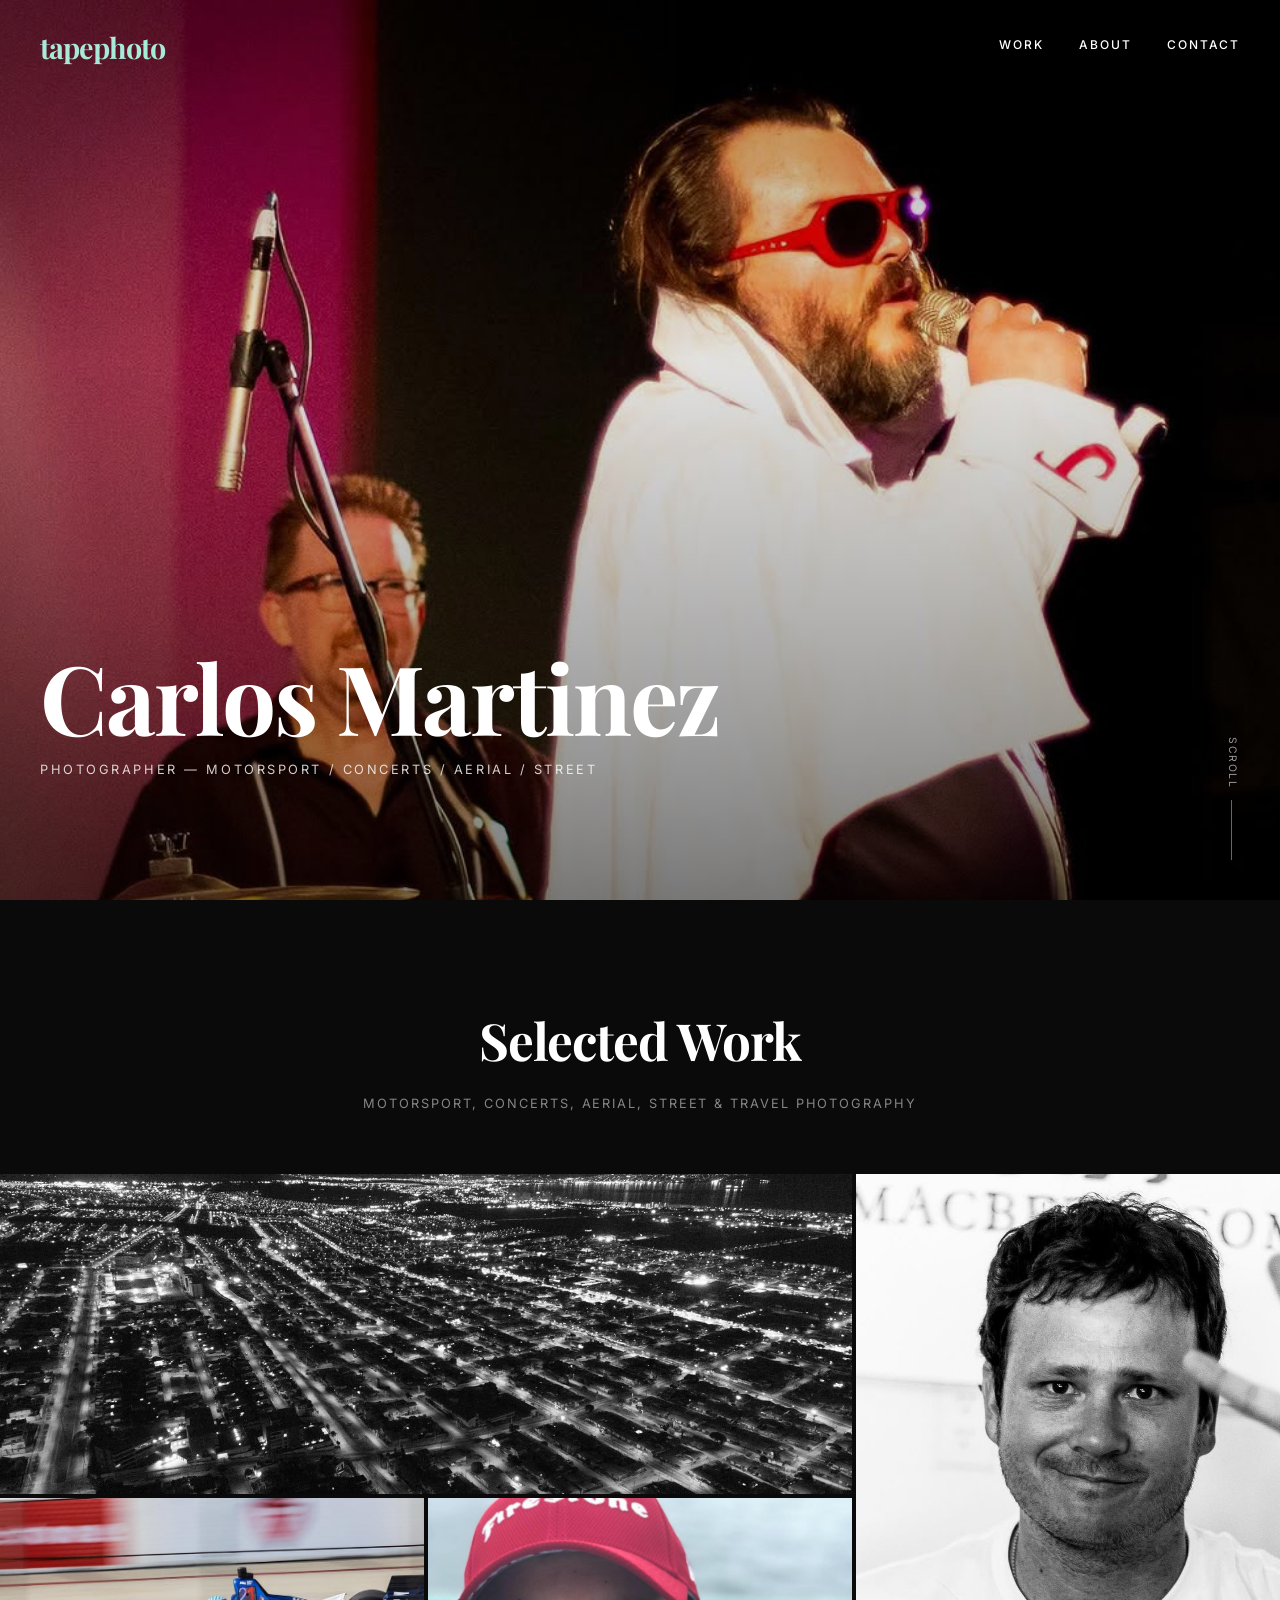
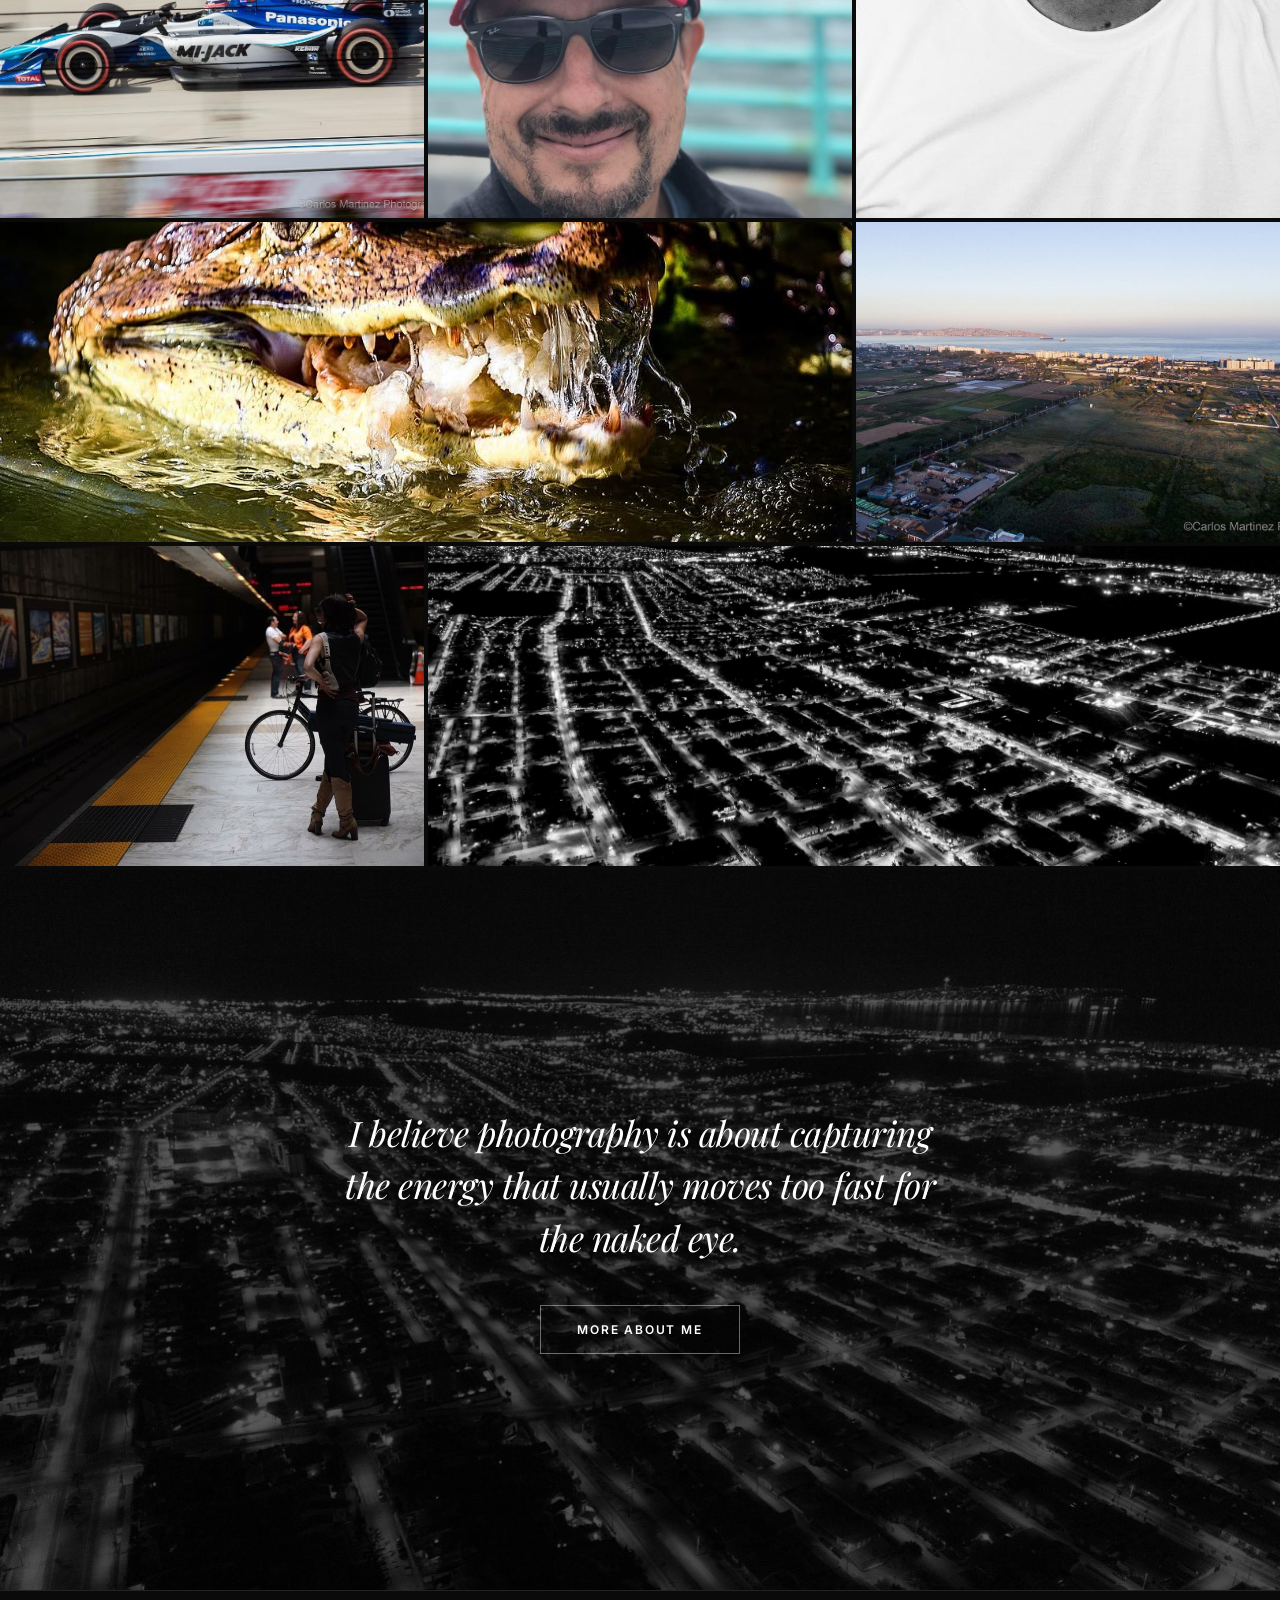
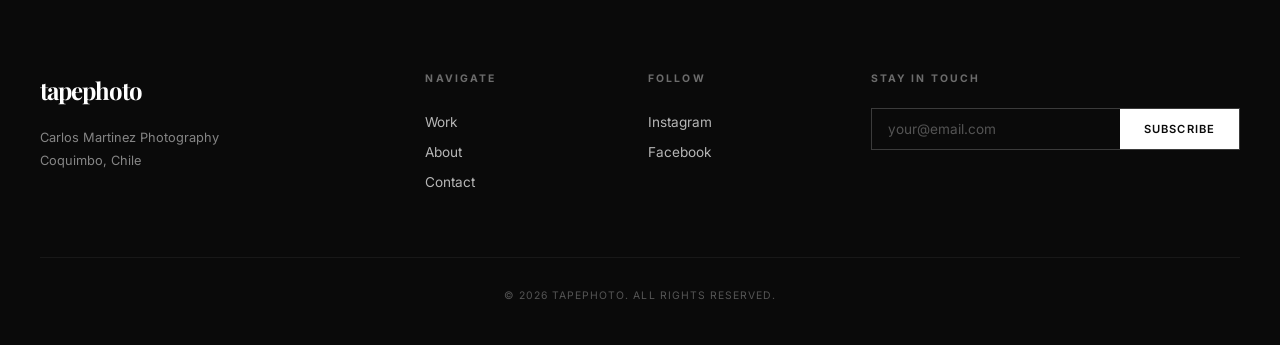
==== commit 09521523: "Restore rich hero+photo-grid framework with curated diverse gallery Keeps the live site's editorial " ====
--- a/index.html
+++ b/index.html
@@ -4,101 +4,167 @@
     <meta charset="UTF-8">
     <meta name="viewport" content="width=device-width, initial-scale=1.0">
     <title>TapePhoto | Carlos Martinez Photography</title>
-    <!-- SEO Meta Tags -->
-    <meta name="description" content="Official portfolio of Carlos Martinez. Capturing motorsport, aerial drone views, and travel stories with a cinematic editorial style.">
+    <meta name="description" content="Official portfolio of Carlos Martinez. Capturing motorsport, aerial drone views, street photography, and travel stories with a cinematic editorial style.">
     <link rel="preconnect" href="https://fonts.googleapis.com">
     <link rel="preconnect" href="https://fonts.gstatic.com" crossorigin>
-    <link href="https://fonts.googleapis.com/css2?family=Inter:wght@300;400;600;700&family=Playfair+Display:ital,wght@0,700;1,700&display=swap" rel="stylesheet">
+    <link href="https://fonts.googleapis.com/css2?family=Inter:wght@300;400;500;600;700&family=Playfair+Display:ital,wght@0,400;0,700;1,400;1,700&display=swap" rel="stylesheet">
     <link rel="stylesheet" href="style.css">
 </head>
 <body>
 
-    <header>
-        <a href="index.html" class="logo-text">tapephoto</a>
-        <nav>
-            <ul>
-                <li><a href="index.html#portfolio">Portfolio</a></li>
-                <li><a href="about.html">About</a></li>
-                <li><a href="contact.html">Contact</a></li>
-            </ul>
-        </nav>
-    </header>
+    <!-- Full-screen hero -->
+    <section class="hero" id="home">
+        <img src="images/jackblack_lebowski.jpg" alt="Jack Black at Lebowski Fest, Los Angeles" class="hero-img">
+        <div class="hero-overlay"></div>
+        <header class="header">
+            <a href="index.html" class="logo">tapephoto</a>
+            <button class="menu-toggle" aria-label="Toggle menu">
+                <span></span><span></span>
+            </button>
+            <nav class="nav">
+                <a href="#work">Work</a>
+                <a href="about.html">About</a>
+                <a href="contact.html">Contact</a>
+            </nav>
+        </header>
+        <div class="hero-content">
+            <h1>Carlos Martinez</h1>
+            <p class="hero-subtitle">Photographer &mdash; Motorsport / Concerts / Aerial / Street</p>
+        </div>
+        <div class="scroll-indicator">
+            <span>Scroll</span>
+            <div class="scroll-line"></div>
+        </div>
+    </section>
 
-    <main>
-        <section id="portfolio" class="portfolio-container">
-            <div class="masonry-grid">
-                <!-- Hero: Motorsport / IndyCar (US Concrete) -->
-                <div class="gallery-item item-large">
-                    <img src="images/tape_motorsport_indycar.jpg" alt="IndyCar US Concrete on track - Carlos Martinez">
-                    <div class="overlay"><span>Motorsport</span></div>
-                </div>
+    <!-- Full-bleed photo grid -->
+    <section id="work" class="work-section">
+        <div class="section-header">
+            <h2>Selected Work</h2>
+            <p>Motorsport, concerts, aerial, street &amp; travel photography</p>
+        </div>
 
-                <!-- Aerial coastal sunrise -->
-                <div class="gallery-item item-tall">
-                    <img src="images/tape_aerial_coast.jpg" alt="Coastal aerial view at sunrise - Carlos Martinez">
-                    <div class="overlay"><span>Aerial</span></div>
-                </div>
-
-                <!-- Wildlife -->
-                <div class="gallery-item">
-                    <img src="images/tape_wildlife_caiman.jpg" alt="Caiman wildlife close-up - Carlos Martinez">
-                    <div class="overlay"><span>Wildlife</span></div>
-                </div>
-
-                <!-- Urban cityscape: San Francisco -->
-                <div class="gallery-item">
-                    <img src="images/tape_urban_sanfrancisco.jpg" alt="San Francisco skyline - Carlos Martinez">
-                    <div class="overlay"><span>Urban</span></div>
-                </div>
-
-                <!-- Music / concert -->
-                <div class="gallery-item item-large">
-                    <img src="images/tape_music_concert.jpg" alt="Live concert performance in black and white - Carlos Martinez">
-                    <div class="overlay"><span>Music</span></div>
-                </div>
-
-                <!-- Nightscape: city lights from above, B&W -->
-                <div class="gallery-item item-wide">
-                    <img src="images/tape_nightscape_lights.jpg" alt="City lights at night from above - Carlos Martinez">
-                    <div class="overlay"><span>Nightscape</span></div>
-                </div>
-
-                <!-- Landscape: sunset over coastal city -->
-                <div class="gallery-item">
-                    <img src="images/tape_landscape_sunset.jpg" alt="Sunset over coastal city and mountains - Carlos Martinez">
-                    <div class="overlay"><span>Landscape</span></div>
-                </div>
-
-                <!-- Portrait: Carlos Martinez -->
-                <div class="gallery-item">
-                    <img src="images/tape_portrait_carlos.jpg" alt="Carlos Martinez self portrait">
-                    <div class="overlay"><span>Portrait</span></div>
+        <div class="photo-grid">
+            <!-- Row 1: wide aerial + tall concert -->
+            <div class="photo-item photo-wide">
+                <img src="images/coastal_aerial.jpg" alt="Coastal Aerial Drone Photography" loading="lazy">
+                <div class="photo-overlay">
+                    <span class="photo-category">Aerial</span>
+                    <h3>Coastal Views</h3>
                 </div>
             </div>
-        </section>
-    </main>
 
-    <footer>
-        <div class="newsletter-section">
-            <h3>get notified.</h3>
-            <p>Join the inner circle for new prints and workshops.</p>
-            <form class="newsletter-form">
-                <input type="email" placeholder="email address" required>
-                <button type="submit">Subscribe</button>
-            </form>
+            <div class="photo-item photo-tall">
+                <img src="images/tomdelonge_macbeth.jpg" alt="Tom DeLonge at MacBeth Garage Party, Encinitas" loading="lazy">
+                <div class="photo-overlay">
+                    <span class="photo-category">Concert</span>
+                    <h3>Tom DeLonge</h3>
+                </div>
+            </div>
+
+            <!-- Row 2: motorsport + portrait -->
+            <div class="photo-item">
+                <img src="images/takuma_sato_indy.jpg" alt="Takuma Sato - IndyCar Racing" loading="lazy">
+                <div class="photo-overlay">
+                    <span class="photo-category">Motorsport</span>
+                    <h3>Takuma Sato</h3>
+                </div>
+            </div>
+
+            <div class="photo-item">
+                <img src="images/tape_portrait_carlos.jpg" alt="Carlos Martinez - Self Portrait" loading="lazy">
+                <div class="photo-overlay">
+                    <span class="photo-category">Portrait</span>
+                    <h3>Behind the Lens</h3>
+                </div>
+            </div>
+
+            <!-- Row 3: wide travel + lifestyle -->
+            <div class="photo-item photo-wide">
+                <img src="images/crocodile_sanandres.jpg" alt="Crocodile at Laguna Big Pond, San Andres Colombia" loading="lazy">
+                <div class="photo-overlay">
+                    <span class="photo-category">Travel</span>
+                    <h3>San Andr&eacute;s, Colombia</h3>
+                </div>
+            </div>
+
+            <div class="photo-item">
+                <img src="images/sunset_workspace.jpg" alt="Golden Hour Photography" loading="lazy">
+                <div class="photo-overlay">
+                    <span class="photo-category">Lifestyle</span>
+                    <h3>Golden Hour</h3>
+                </div>
+            </div>
+
+            <!-- Row 4: street + wide nightscape -->
+            <div class="photo-item">
+                <img src="images/street_station.jpg" alt="Glen Park Station, San Francisco" loading="lazy">
+                <div class="photo-overlay">
+                    <span class="photo-category">Street</span>
+                    <h3>Glen Park Station</h3>
+                </div>
+            </div>
+
+            <div class="photo-item photo-wide">
+                <img src="images/tape_nightscape_lights.jpg" alt="City Lights From Above - B&amp;W Nightscape" loading="lazy">
+                <div class="photo-overlay">
+                    <span class="photo-category">Nightscape</span>
+                    <h3>City Lights</h3>
+                </div>
+            </div>
         </div>
+    </section>
 
-        <div class="social-links">
-            <a href="https://instagram.com/tapephotocom" target="_blank">Instagram</a>
-            <a href="https://facebook.com/tapephoto" target="_blank">Facebook</a>
-            <a href="#">Twitter</a>
-            <a href="#">YouTube</a>
+    <!-- Full-width statement -->
+    <section class="statement-section">
+        <img src="images/coastal_aerial.jpg" alt="Aerial Photography" class="statement-bg">
+        <div class="statement-overlay"></div>
+        <div class="statement-content">
+            <blockquote>
+                I believe photography is about capturing the energy that usually moves too fast for the naked eye.
+            </blockquote>
+            <a href="about.html" class="btn-outline">More About Me</a>
         </div>
-        
-        <p style="margin-top: 60px; font-size: 0.6rem; letter-spacing: 0.1rem; opacity: 0.5;">
-            &copy; 2026 TAPEPHOTO | CARLOS MARTINEZ PHOTOGRAPHY. ALL RIGHTS RESERVED.
-        </p>
+    </section>
+
+    <!-- Footer -->
+    <footer class="footer">
+        <div class="footer-inner">
+            <div class="footer-brand">
+                <a href="index.html" class="logo">tapephoto</a>
+                <p>Carlos Martinez Photography<br>Coquimbo, Chile</p>
+            </div>
+            <div class="footer-links">
+                <h4>Navigate</h4>
+                <a href="#work">Work</a>
+                <a href="about.html">About</a>
+                <a href="contact.html">Contact</a>
+            </div>
+            <div class="footer-social">
+                <h4>Follow</h4>
+                <a href="https://instagram.com/tapephotocom" target="_blank">Instagram</a>
+                <a href="https://facebook.com/tapephoto" target="_blank">Facebook</a>
+            </div>
+            <div class="footer-newsletter">
+                <h4>Stay in Touch</h4>
+                <form class="newsletter-form">
+                    <input type="email" placeholder="your@email.com" required>
+                    <button type="submit">Subscribe</button>
+                </form>
+            </div>
+        </div>
+        <div class="footer-bottom">
+            <p>&copy; 2026 TapePhoto. All rights reserved.</p>
+        </div>
     </footer>
+
+    <!-- Lightbox -->
+    <div class="lightbox" id="lightbox">
+        <button class="lightbox-close" aria-label="Close">&times;</button>
+        <button class="lightbox-prev" aria-label="Previous">&lsaquo;</button>
+        <button class="lightbox-next" aria-label="Next">&rsaquo;</button>
+        <img src="" alt="" class="lightbox-img">
+    </div>
 
     <script src="main.js"></script>
 </body>
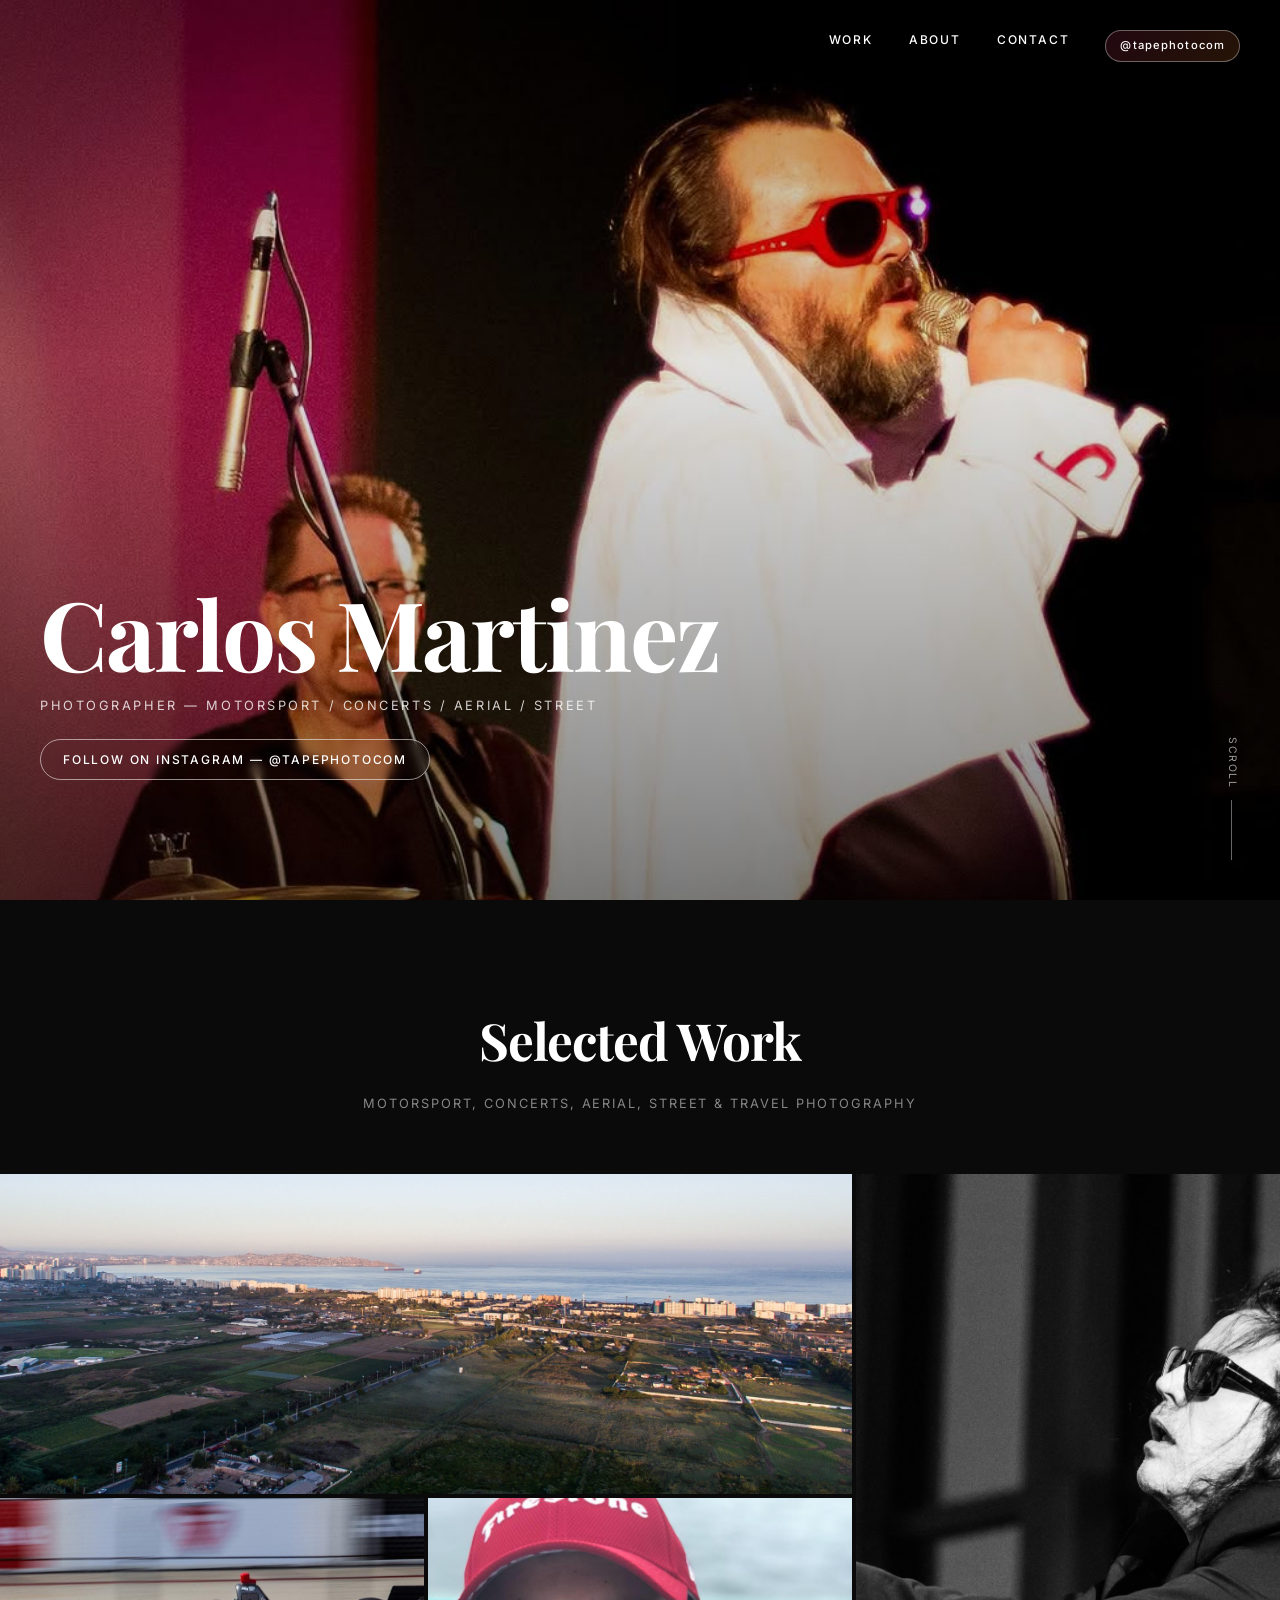
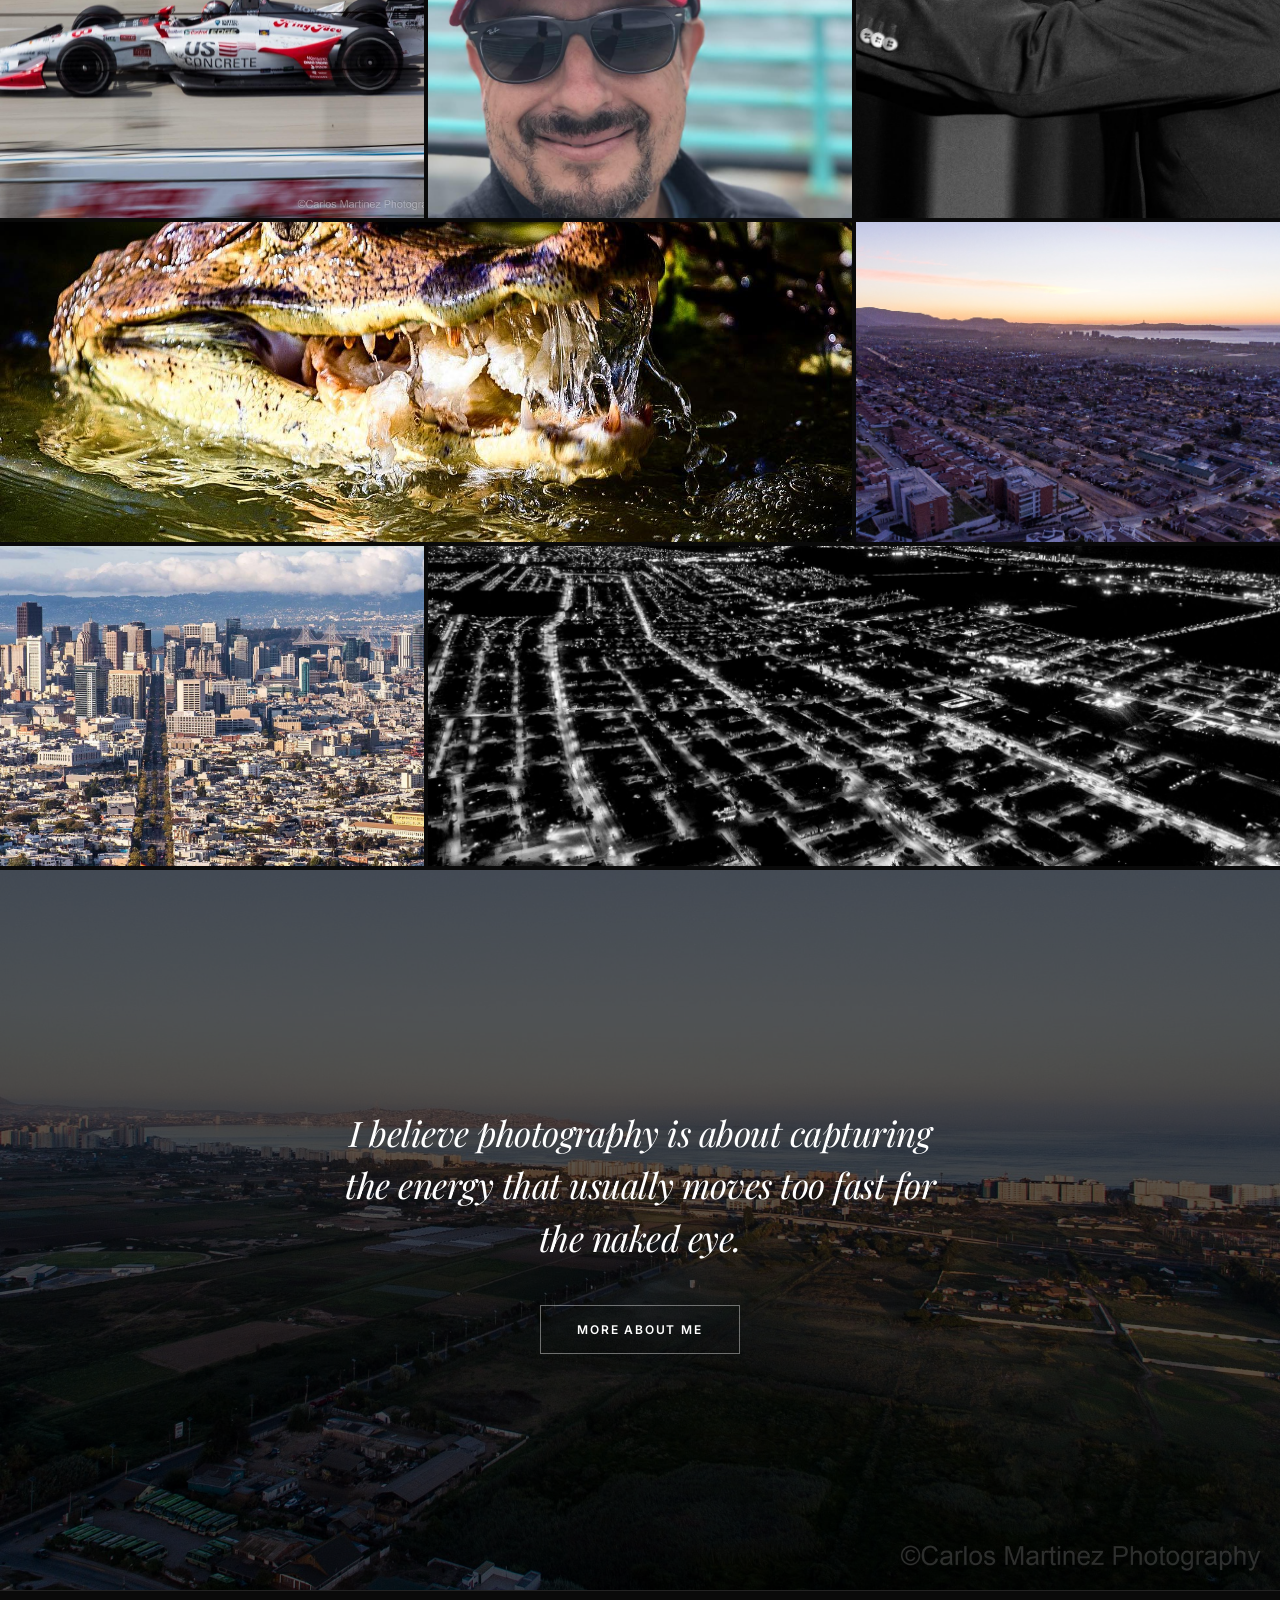
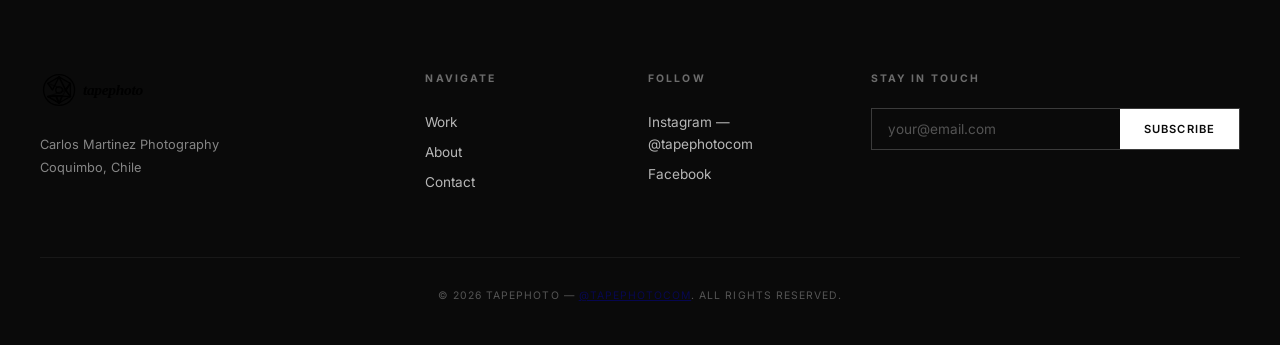
==== commit db585f6d: "Add epic aperture logo, @tapephotocom handle, highest-res gallery - New inline SVG aperture logo (im" ====
--- a/index.html
+++ b/index.html
@@ -17,7 +17,9 @@
         <img src="images/jackblack_lebowski.jpg" alt="Jack Black at Lebowski Fest, Los Angeles" class="hero-img">
         <div class="hero-overlay"></div>
         <header class="header">
-            <a href="index.html" class="logo">tapephoto</a>
+            <a href="index.html" class="logo logo-mark" aria-label="tapephoto">
+                <img src="images/logo.svg" alt="tapephoto" />
+            </a>
             <button class="menu-toggle" aria-label="Toggle menu">
                 <span></span><span></span>
             </button>
@@ -25,11 +27,13 @@
                 <a href="#work">Work</a>
                 <a href="about.html">About</a>
                 <a href="contact.html">Contact</a>
+                <a href="https://instagram.com/tapephotocom" target="_blank" rel="noopener" class="nav-ig">@tapephotocom</a>
             </nav>
         </header>
         <div class="hero-content">
             <h1>Carlos Martinez</h1>
             <p class="hero-subtitle">Photographer &mdash; Motorsport / Concerts / Aerial / Street</p>
+            <a href="https://instagram.com/tapephotocom" target="_blank" rel="noopener" class="hero-ig">Follow on Instagram &mdash; @tapephotocom</a>
         </div>
         <div class="scroll-indicator">
             <span>Scroll</span>
@@ -37,7 +41,7 @@
         </div>
     </section>
 
-    <!-- Full-bleed photo grid -->
+    <!-- Full-bleed photo grid — highest resolution per category -->
     <section id="work" class="work-section">
         <div class="section-header">
             <h2>Selected Work</h2>
@@ -45,9 +49,9 @@
         </div>
 
         <div class="photo-grid">
-            <!-- Row 1: wide aerial + tall concert -->
+            <!-- Row 1: wide aerial (1962x1104) + tall concert (2014x1342) -->
             <div class="photo-item photo-wide">
-                <img src="images/coastal_aerial.jpg" alt="Coastal Aerial Drone Photography" loading="lazy">
+                <img src="images/tape_aerial_coast.jpg" alt="Coastal Aerial Drone Photography" loading="lazy">
                 <div class="photo-overlay">
                     <span class="photo-category">Aerial</span>
                     <h3>Coastal Views</h3>
@@ -55,19 +59,19 @@
             </div>
 
             <div class="photo-item photo-tall">
-                <img src="images/tomdelonge_macbeth.jpg" alt="Tom DeLonge at MacBeth Garage Party, Encinitas" loading="lazy">
+                <img src="images/tape_music_concert.jpg" alt="Live Concert Performance" loading="lazy">
                 <div class="photo-overlay">
                     <span class="photo-category">Concert</span>
-                    <h3>Tom DeLonge</h3>
+                    <h3>On Stage</h3>
                 </div>
             </div>
 
-            <!-- Row 2: motorsport + portrait -->
+            <!-- Row 2: motorsport (1365x910) + portrait (960x960) -->
             <div class="photo-item">
-                <img src="images/takuma_sato_indy.jpg" alt="Takuma Sato - IndyCar Racing" loading="lazy">
+                <img src="images/tape_motorsport_indycar.jpg" alt="IndyCar Racing - US Concrete" loading="lazy">
                 <div class="photo-overlay">
                     <span class="photo-category">Motorsport</span>
-                    <h3>Takuma Sato</h3>
+                    <h3>IndyCar</h3>
                 </div>
             </div>
 
@@ -79,29 +83,29 @@
                 </div>
             </div>
 
-            <!-- Row 3: wide travel + lifestyle -->
+            <!-- Row 3: wide wildlife (1440x960) + lifestyle (2048x1365) -->
             <div class="photo-item photo-wide">
-                <img src="images/crocodile_sanandres.jpg" alt="Crocodile at Laguna Big Pond, San Andres Colombia" loading="lazy">
+                <img src="images/tape_wildlife_caiman.jpg" alt="Caiman wildlife close-up" loading="lazy">
                 <div class="photo-overlay">
-                    <span class="photo-category">Travel</span>
-                    <h3>San Andr&eacute;s, Colombia</h3>
+                    <span class="photo-category">Wildlife</span>
+                    <h3>Into the Wild</h3>
                 </div>
             </div>
 
             <div class="photo-item">
-                <img src="images/sunset_workspace.jpg" alt="Golden Hour Photography" loading="lazy">
+                <img src="images/tape_landscape_sunset.jpg" alt="Sunset Landscape Photography" loading="lazy">
                 <div class="photo-overlay">
-                    <span class="photo-category">Lifestyle</span>
+                    <span class="photo-category">Landscape</span>
                     <h3>Golden Hour</h3>
                 </div>
             </div>
 
-            <!-- Row 4: street + wide nightscape -->
+            <!-- Row 4: urban street (1440x908) + wide nightscape (1725x1150) -->
             <div class="photo-item">
-                <img src="images/street_station.jpg" alt="Glen Park Station, San Francisco" loading="lazy">
+                <img src="images/tape_urban_sanfrancisco.jpg" alt="San Francisco Skyline - Urban Cityscape" loading="lazy">
                 <div class="photo-overlay">
-                    <span class="photo-category">Street</span>
-                    <h3>Glen Park Station</h3>
+                    <span class="photo-category">Urban</span>
+                    <h3>San Francisco</h3>
                 </div>
             </div>
 
@@ -117,7 +121,7 @@
 
     <!-- Full-width statement -->
     <section class="statement-section">
-        <img src="images/coastal_aerial.jpg" alt="Aerial Photography" class="statement-bg">
+        <img src="images/tape_aerial_coast.jpg" alt="Aerial Photography" class="statement-bg">
         <div class="statement-overlay"></div>
         <div class="statement-content">
             <blockquote>
@@ -131,7 +135,9 @@
     <footer class="footer">
         <div class="footer-inner">
             <div class="footer-brand">
-                <a href="index.html" class="logo">tapephoto</a>
+                <a href="index.html" class="logo logo-mark" aria-label="tapephoto">
+                    <img src="images/logo.svg" alt="tapephoto" />
+                </a>
                 <p>Carlos Martinez Photography<br>Coquimbo, Chile</p>
             </div>
             <div class="footer-links">
@@ -142,8 +148,8 @@
             </div>
             <div class="footer-social">
                 <h4>Follow</h4>
-                <a href="https://instagram.com/tapephotocom" target="_blank">Instagram</a>
-                <a href="https://facebook.com/tapephoto" target="_blank">Facebook</a>
+                <a href="https://instagram.com/tapephotocom" target="_blank" rel="noopener">Instagram &mdash; @tapephotocom</a>
+                <a href="https://facebook.com/tapephoto" target="_blank" rel="noopener">Facebook</a>
             </div>
             <div class="footer-newsletter">
                 <h4>Stay in Touch</h4>
@@ -154,7 +160,7 @@
             </div>
         </div>
         <div class="footer-bottom">
-            <p>&copy; 2026 TapePhoto. All rights reserved.</p>
+            <p>&copy; 2026 TapePhoto &mdash; <a href="https://instagram.com/tapephotocom" target="_blank" rel="noopener">@tapephotocom</a>. All rights reserved.</p>
         </div>
     </footer>
 
--- a/style.css
+++ b/style.css
@@ -52,6 +52,65 @@
     text-transform: lowercase;
 }
 
+.logo-mark {
+    display: inline-flex;
+    align-items: center;
+    line-height: 0;
+    color: var(--white);
+}
+.logo-mark img {
+    height: 44px;
+    width: auto;
+    display: block;
+    transition: transform 0.4s ease, opacity 0.3s ease;
+}
+.logo-mark:hover img { transform: scale(1.04); opacity: 0.85; }
+
+/* Instagram handle chip in nav */
+.nav .nav-ig {
+    padding: 6px 14px;
+    border: 1px solid rgba(255,255,255,0.35);
+    border-radius: 999px;
+    font-size: 0.7rem !important;
+    letter-spacing: 0.1em !important;
+    text-transform: none !important;
+    background: linear-gradient(135deg, rgba(225,48,108,0.15), rgba(245,133,41,0.15));
+    transition: background 0.3s ease, border-color 0.3s ease;
+}
+.nav .nav-ig:hover {
+    background: linear-gradient(135deg, #833AB4, #C13584, #E1306C, #FD1D1D, #F56040);
+    border-color: transparent;
+    color: #fff;
+}
+.nav .nav-ig::after { display: none; }
+
+/* Hero Instagram follow link */
+.hero-ig {
+    display: inline-block;
+    margin-top: 22px;
+    padding: 10px 22px;
+    border: 1px solid rgba(255,255,255,0.55);
+    border-radius: 999px;
+    color: var(--white);
+    text-decoration: none;
+    font-size: 0.75rem;
+    font-weight: 500;
+    letter-spacing: 0.15em;
+    text-transform: uppercase;
+    backdrop-filter: blur(4px);
+    transition: background 0.3s ease, transform 0.3s ease, border-color 0.3s ease;
+}
+.hero-ig:hover {
+    background: linear-gradient(135deg, #833AB4, #C13584, #E1306C, #FD1D1D, #F56040);
+    border-color: transparent;
+    transform: translateY(-2px);
+}
+
+@media (max-width: 760px) {
+    .nav .nav-ig { display: none; }
+    .logo-mark img { height: 36px; }
+}
+
 .nav {
     display: flex;
     gap: 36px;
@@ -361,6 +420,7 @@
     margin-bottom: 16px;
     font-size: 1.5rem;
 }
+.footer-brand .logo-mark img { height: 38px; }
 
 .footer-brand p {
     font-size: 0.8rem;
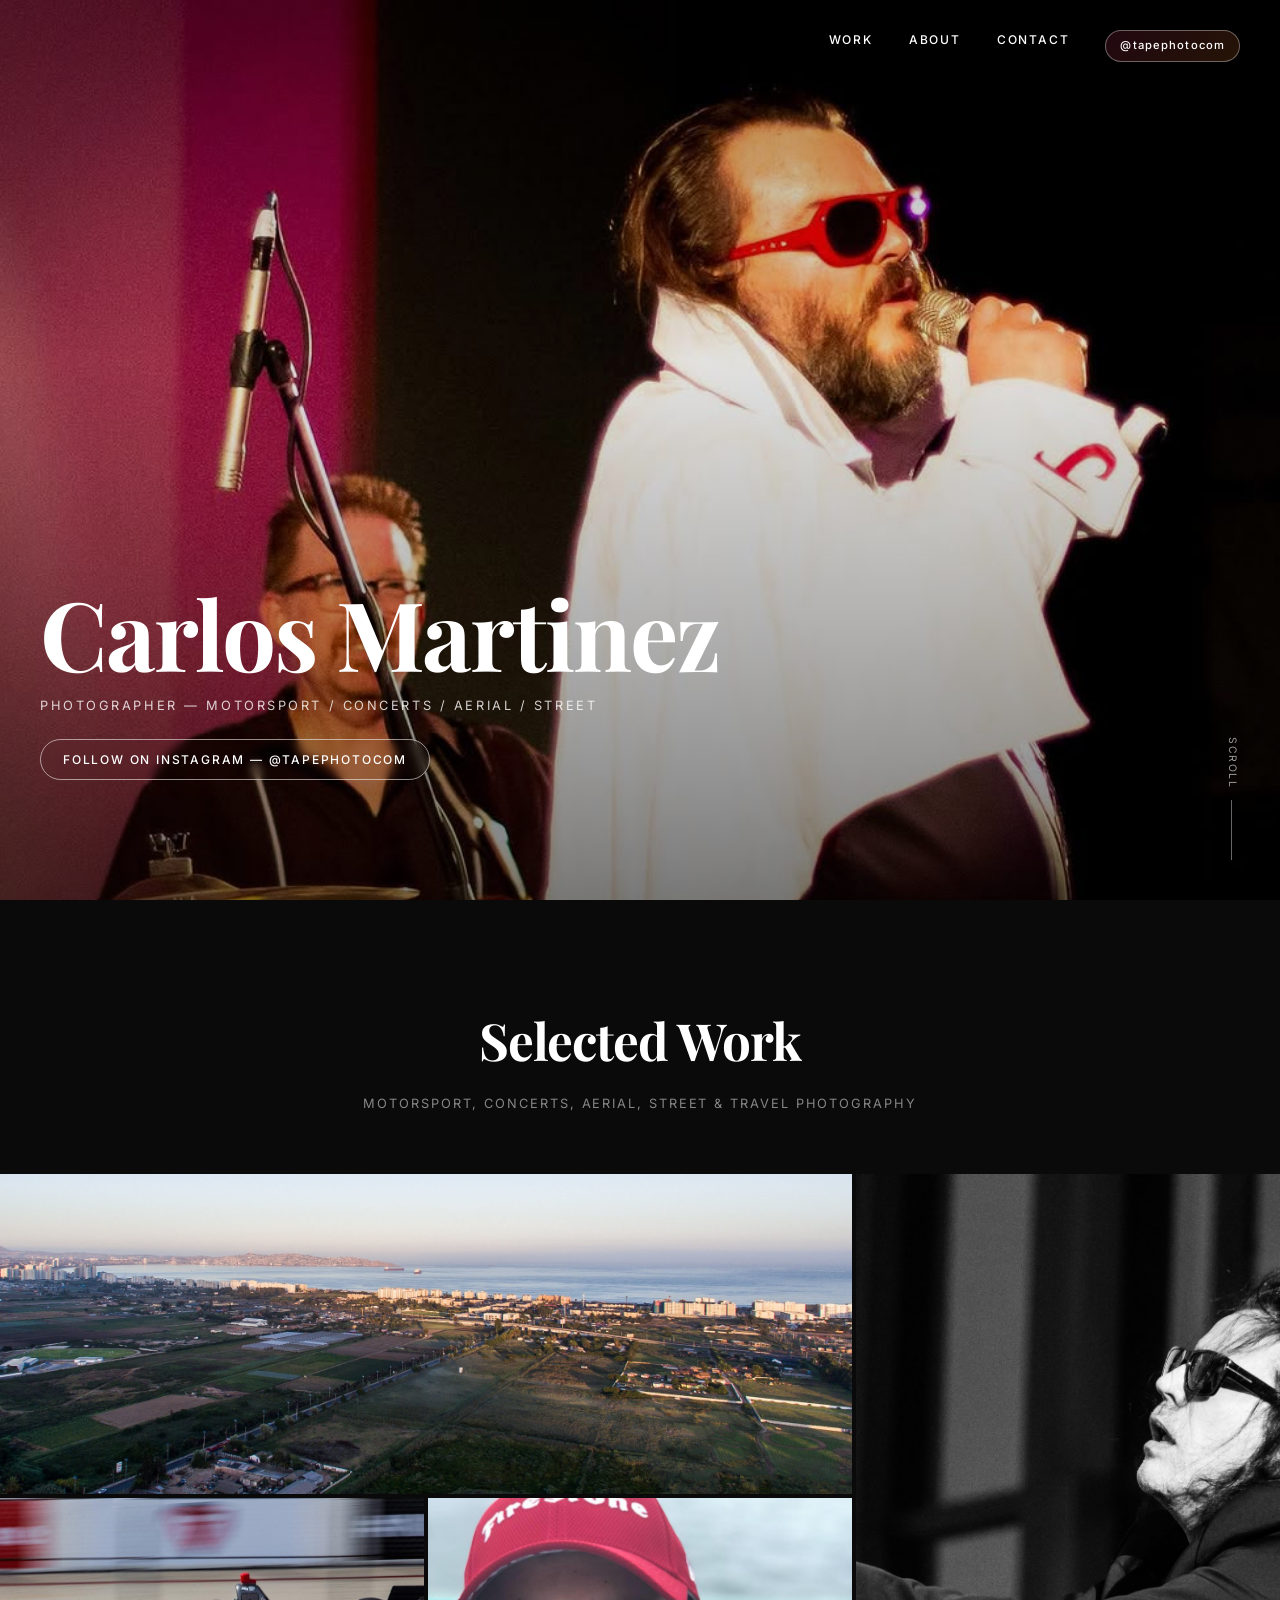
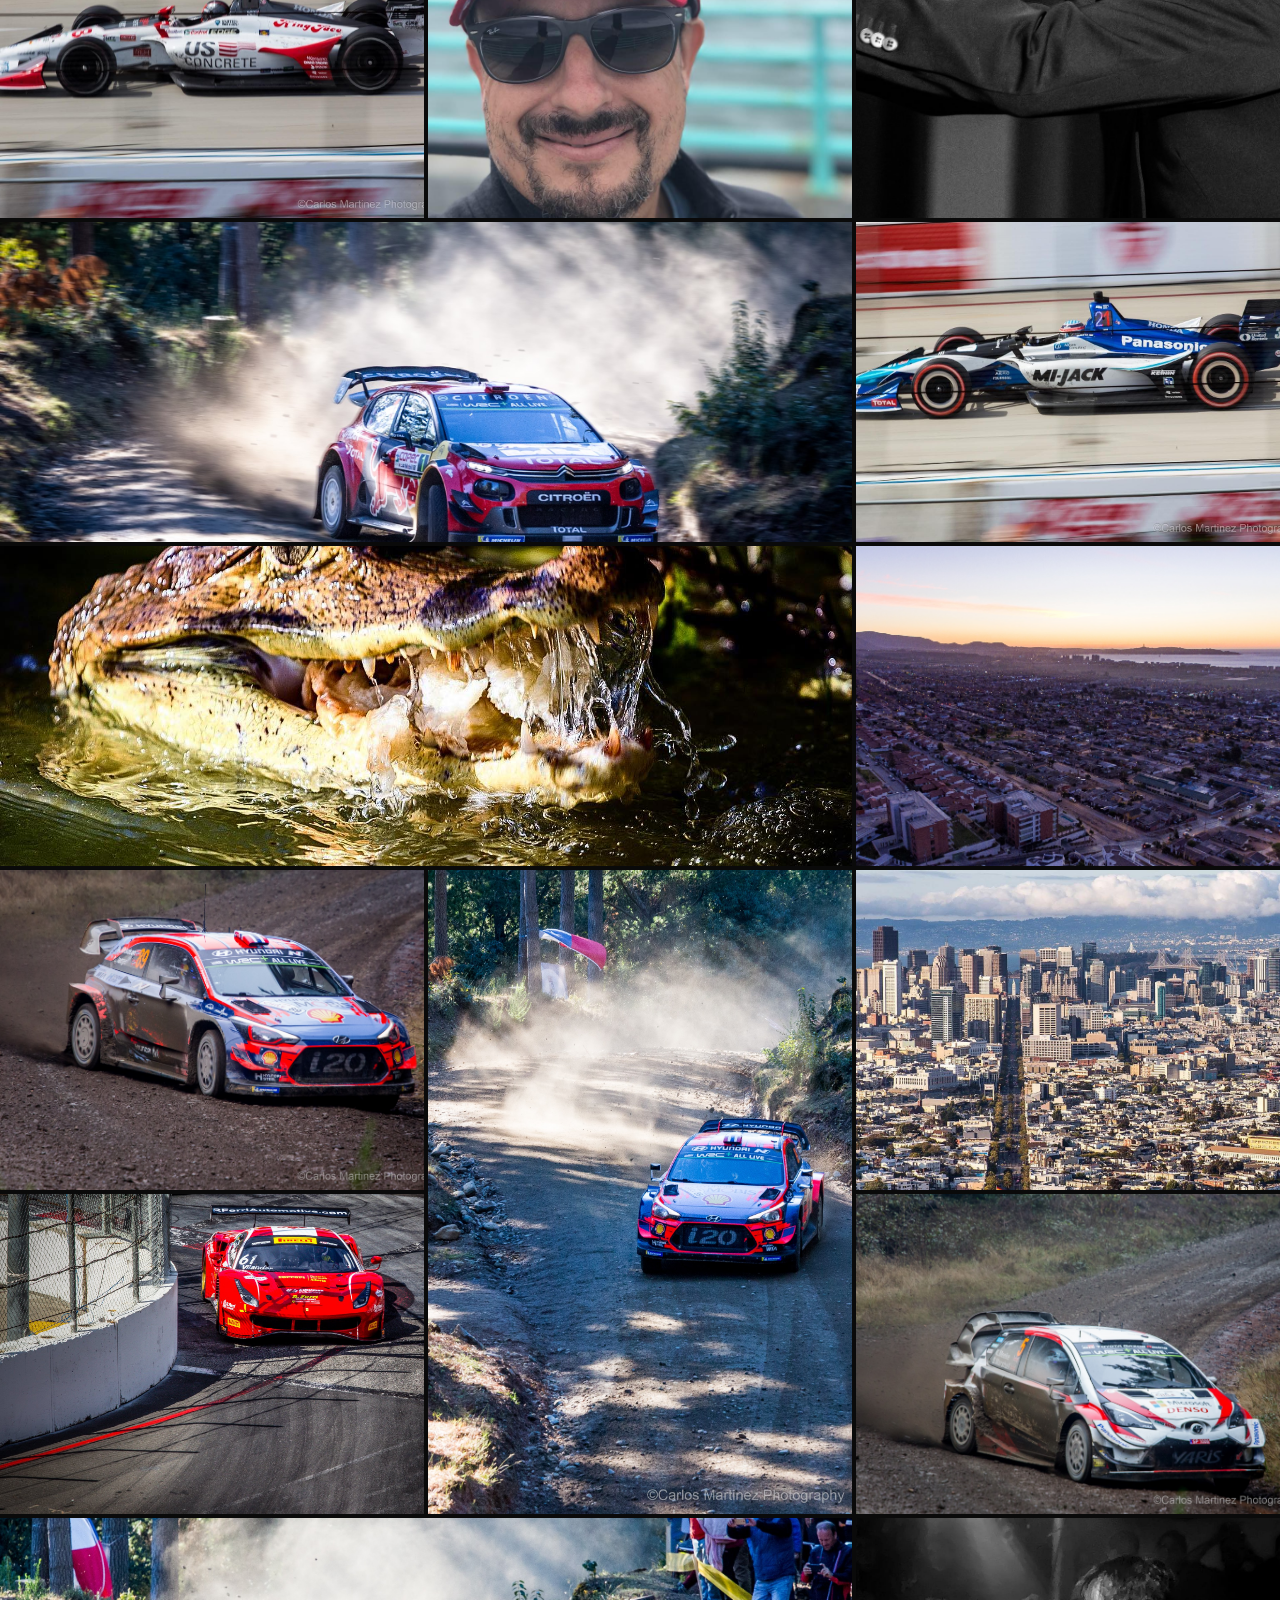
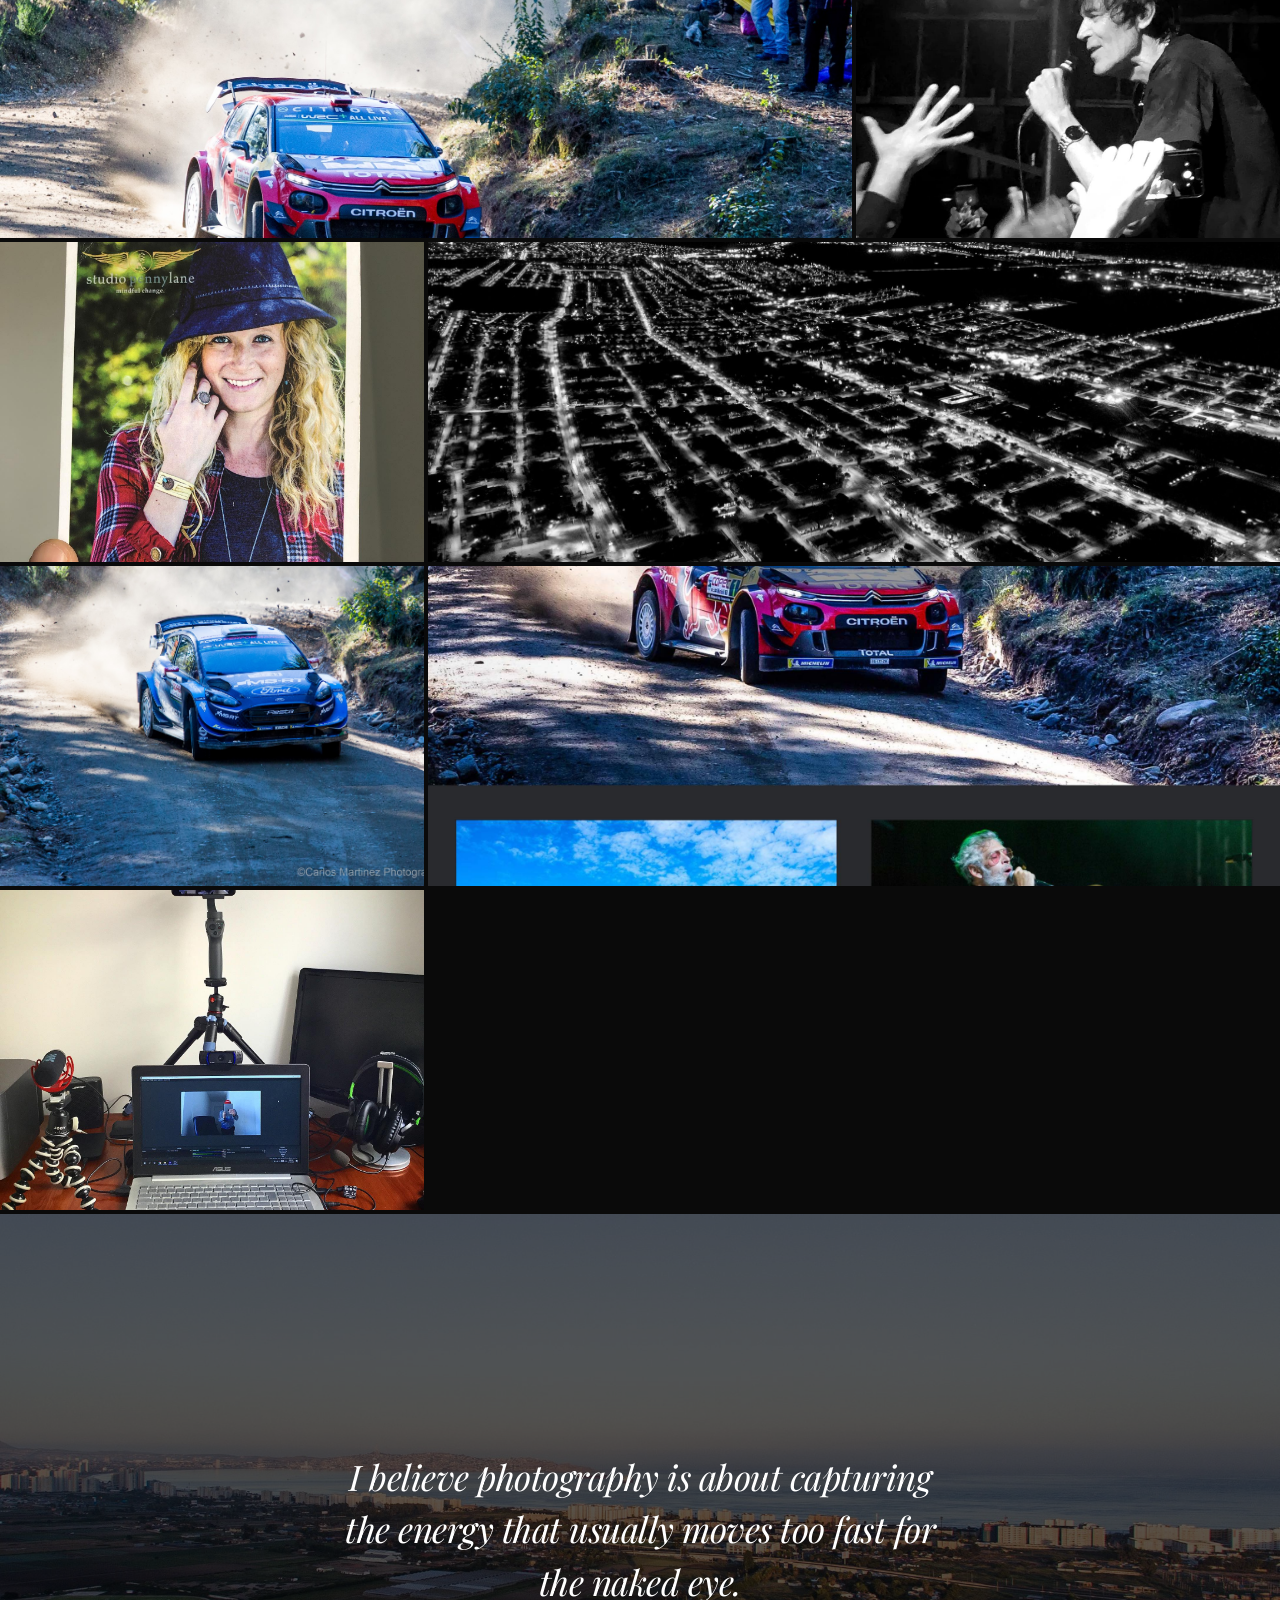
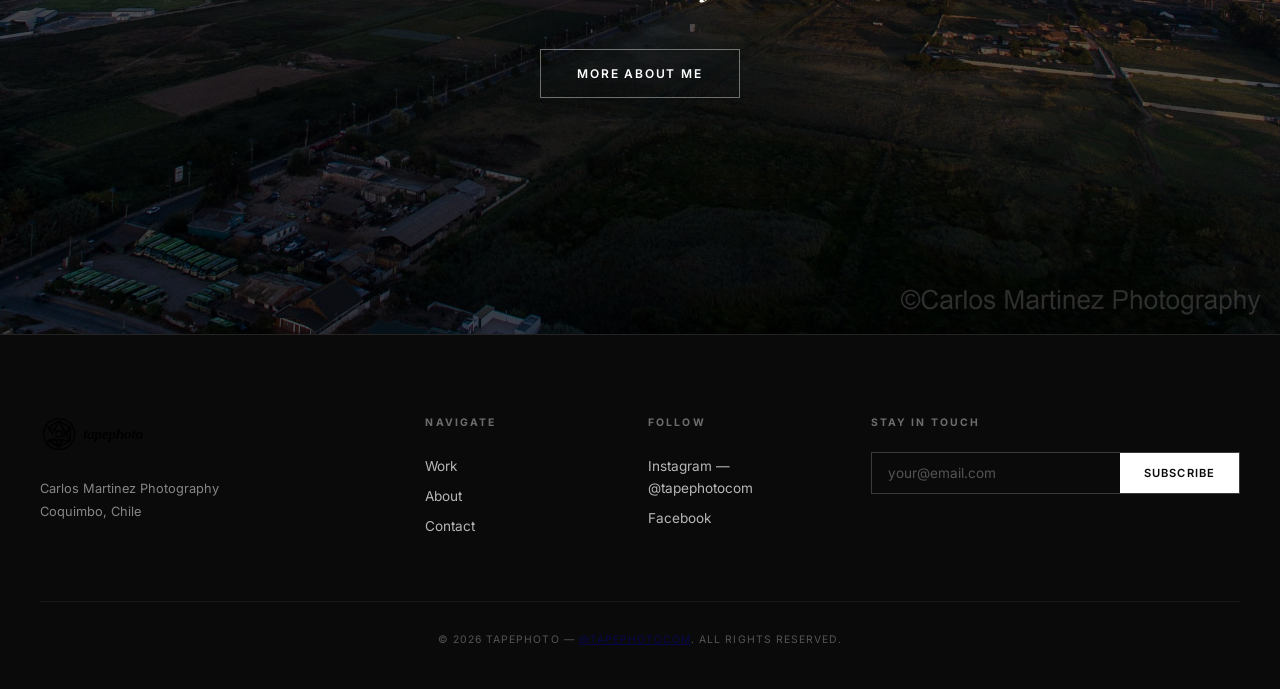
==== commit fd029e54: "Expand gallery to 20 items with diverse motorsport + portrait variety Add 12 photos from tapephoto F" ====
--- a/index.html
+++ b/index.html
@@ -49,7 +49,7 @@
         </div>
 
         <div class="photo-grid">
-            <!-- Row 1: wide aerial (1962x1104) + tall concert (2014x1342) -->
+            <!-- Row 1: wide aerial + tall concert -->
             <div class="photo-item photo-wide">
                 <img src="images/tape_aerial_coast.jpg" alt="Coastal Aerial Drone Photography" loading="lazy">
                 <div class="photo-overlay">
@@ -66,7 +66,7 @@
                 </div>
             </div>
 
-            <!-- Row 2: motorsport (1365x910) + portrait (960x960) -->
+            <!-- Row 2: IndyCar + portrait -->
             <div class="photo-item">
                 <img src="images/tape_motorsport_indycar.jpg" alt="IndyCar Racing - US Concrete" loading="lazy">
                 <div class="photo-overlay">
@@ -83,7 +83,24 @@
                 </div>
             </div>
 
-            <!-- Row 3: wide wildlife (1440x960) + lifestyle (2048x1365) -->
+            <!-- Row 3: WRC Ford jump wide + IndyCar Sato -->
+            <div class="photo-item photo-wide">
+                <img src="images/tape_rally_ford_jump.jpg" alt="WRC Ford Fiesta mid-air jump with forest sun rays" loading="lazy">
+                <div class="photo-overlay">
+                    <span class="photo-category">Motorsport</span>
+                    <h3>Airborne</h3>
+                </div>
+            </div>
+
+            <div class="photo-item">
+                <img src="images/tape_indycar_sato.jpg" alt="Takuma Sato Panasonic IndyCar panning" loading="lazy">
+                <div class="photo-overlay">
+                    <span class="photo-category">Motorsport</span>
+                    <h3>Sato / Panasonic</h3>
+                </div>
+            </div>
+
+            <!-- Row 4: wildlife wide + landscape -->
             <div class="photo-item photo-wide">
                 <img src="images/tape_wildlife_caiman.jpg" alt="Caiman wildlife close-up" loading="lazy">
                 <div class="photo-overlay">
@@ -100,7 +117,24 @@
                 </div>
             </div>
 
-            <!-- Row 4: urban street (1440x908) + wide nightscape (1725x1150) -->
+            <!-- Row 5: Hyundai rally + vertical rally jump tall -->
+            <div class="photo-item">
+                <img src="images/tape_rally_hyundai.jpg" alt="WRC Hyundai i20 mid-air on dirt stage" loading="lazy">
+                <div class="photo-overlay">
+                    <span class="photo-category">Motorsport</span>
+                    <h3>Hyundai WRC</h3>
+                </div>
+            </div>
+
+            <div class="photo-item photo-tall">
+                <img src="images/tape_rally_vertical.jpg" alt="WRC rally car jump - vertical composition" loading="lazy">
+                <div class="photo-overlay">
+                    <span class="photo-category">Motorsport</span>
+                    <h3>Liftoff</h3>
+                </div>
+            </div>
+
+            <!-- Row 6: urban SF + IndyCar corner -->
             <div class="photo-item">
                 <img src="images/tape_urban_sanfrancisco.jpg" alt="San Francisco Skyline - Urban Cityscape" loading="lazy">
                 <div class="photo-overlay">
@@ -109,11 +143,79 @@
                 </div>
             </div>
 
+            <div class="photo-item">
+                <img src="images/tape_indycar_corner.jpg" alt="IndyCar on corner - panning" loading="lazy">
+                <div class="photo-overlay">
+                    <span class="photo-category">Motorsport</span>
+                    <h3>Apex</h3>
+                </div>
+            </div>
+
+            <!-- Row 7: Citroen flags wide + Toyota fog -->
+            <div class="photo-item photo-wide">
+                <img src="images/tape_rally_citroen_flags.jpg" alt="WRC Citroen powering through crowd and flags" loading="lazy">
+                <div class="photo-overlay">
+                    <span class="photo-category">Motorsport</span>
+                    <h3>Home Crowd</h3>
+                </div>
+            </div>
+
+            <div class="photo-item">
+                <img src="images/tape_rally_toyota_fog.jpg" alt="WRC Toyota emerging from fog" loading="lazy">
+                <div class="photo-overlay">
+                    <span class="photo-category">Motorsport</span>
+                    <h3>Through the Fog</h3>
+                </div>
+            </div>
+
+            <!-- Row 8: concert B&W second + portrait hat -->
+            <div class="photo-item">
+                <img src="images/tape_concert_mic.jpg" alt="Concert performance in black and white - at the mic" loading="lazy">
+                <div class="photo-overlay">
+                    <span class="photo-category">Concert</span>
+                    <h3>The Mic</h3>
+                </div>
+            </div>
+
+            <div class="photo-item">
+                <img src="images/tape_portrait_hat.jpg" alt="Portrait of woman in hat - editorial" loading="lazy">
+                <div class="photo-overlay">
+                    <span class="photo-category">Portrait</span>
+                    <h3>Editorial</h3>
+                </div>
+            </div>
+
+            <!-- Row 9: nightscape wide + rally Citroen slide -->
             <div class="photo-item photo-wide">
                 <img src="images/tape_nightscape_lights.jpg" alt="City Lights From Above - B&amp;W Nightscape" loading="lazy">
                 <div class="photo-overlay">
                     <span class="photo-category">Nightscape</span>
                     <h3>City Lights</h3>
+                </div>
+            </div>
+
+            <div class="photo-item">
+                <img src="images/tape_rally_citroen_slide.jpg" alt="WRC Citroen power-sliding through dust" loading="lazy">
+                <div class="photo-overlay">
+                    <span class="photo-category">Motorsport</span>
+                    <h3>Sideways</h3>
+                </div>
+            </div>
+
+            <!-- Row 10: pits/paddock wide + photographer setup -->
+            <div class="photo-item photo-wide">
+                <img src="images/tape_motorsport_pits.jpg" alt="Motorsport paddock and pit lane" loading="lazy">
+                <div class="photo-overlay">
+                    <span class="photo-category">Motorsport</span>
+                    <h3>In the Pits</h3>
+                </div>
+            </div>
+
+            <div class="photo-item">
+                <img src="images/tape_lifestyle_setup.jpg" alt="Camera and tripod setup - behind the scenes" loading="lazy">
+                <div class="photo-overlay">
+                    <span class="photo-category">Lifestyle</span>
+                    <h3>The Setup</h3>
                 </div>
             </div>
         </div>
